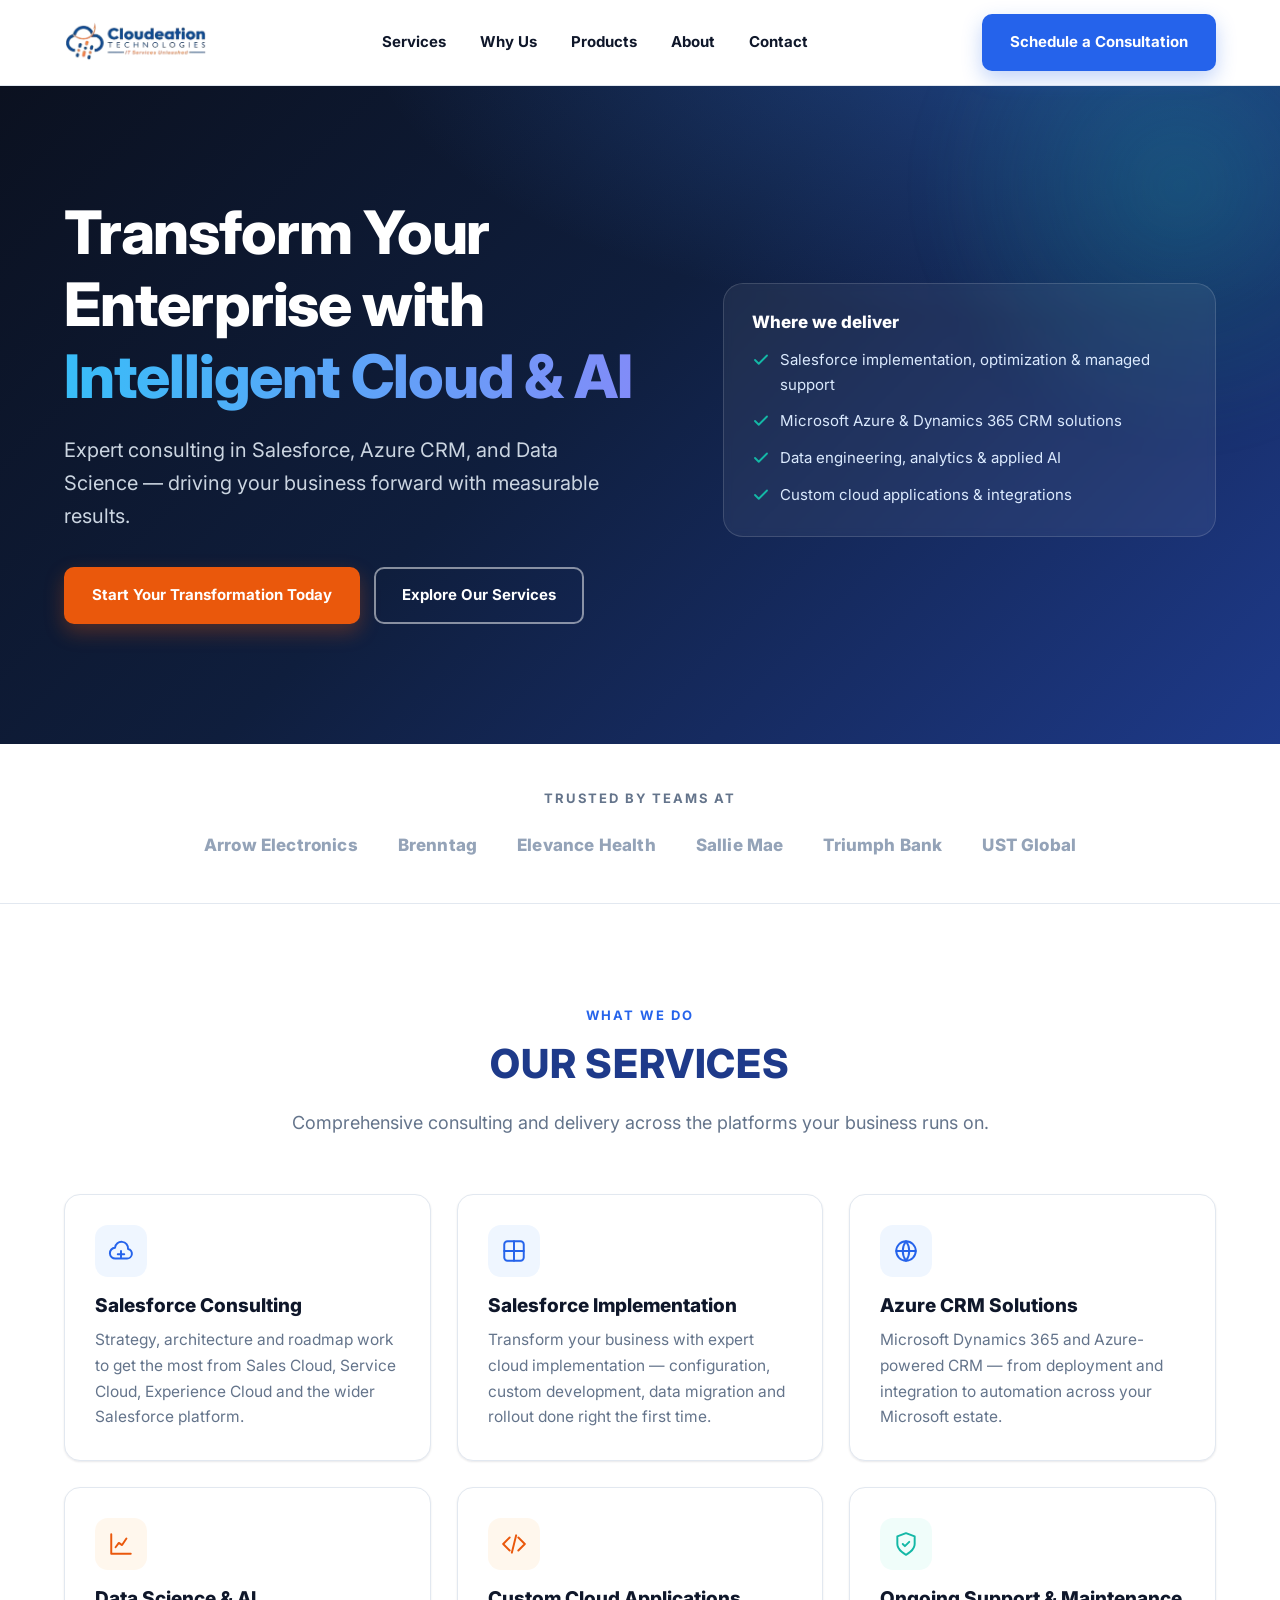
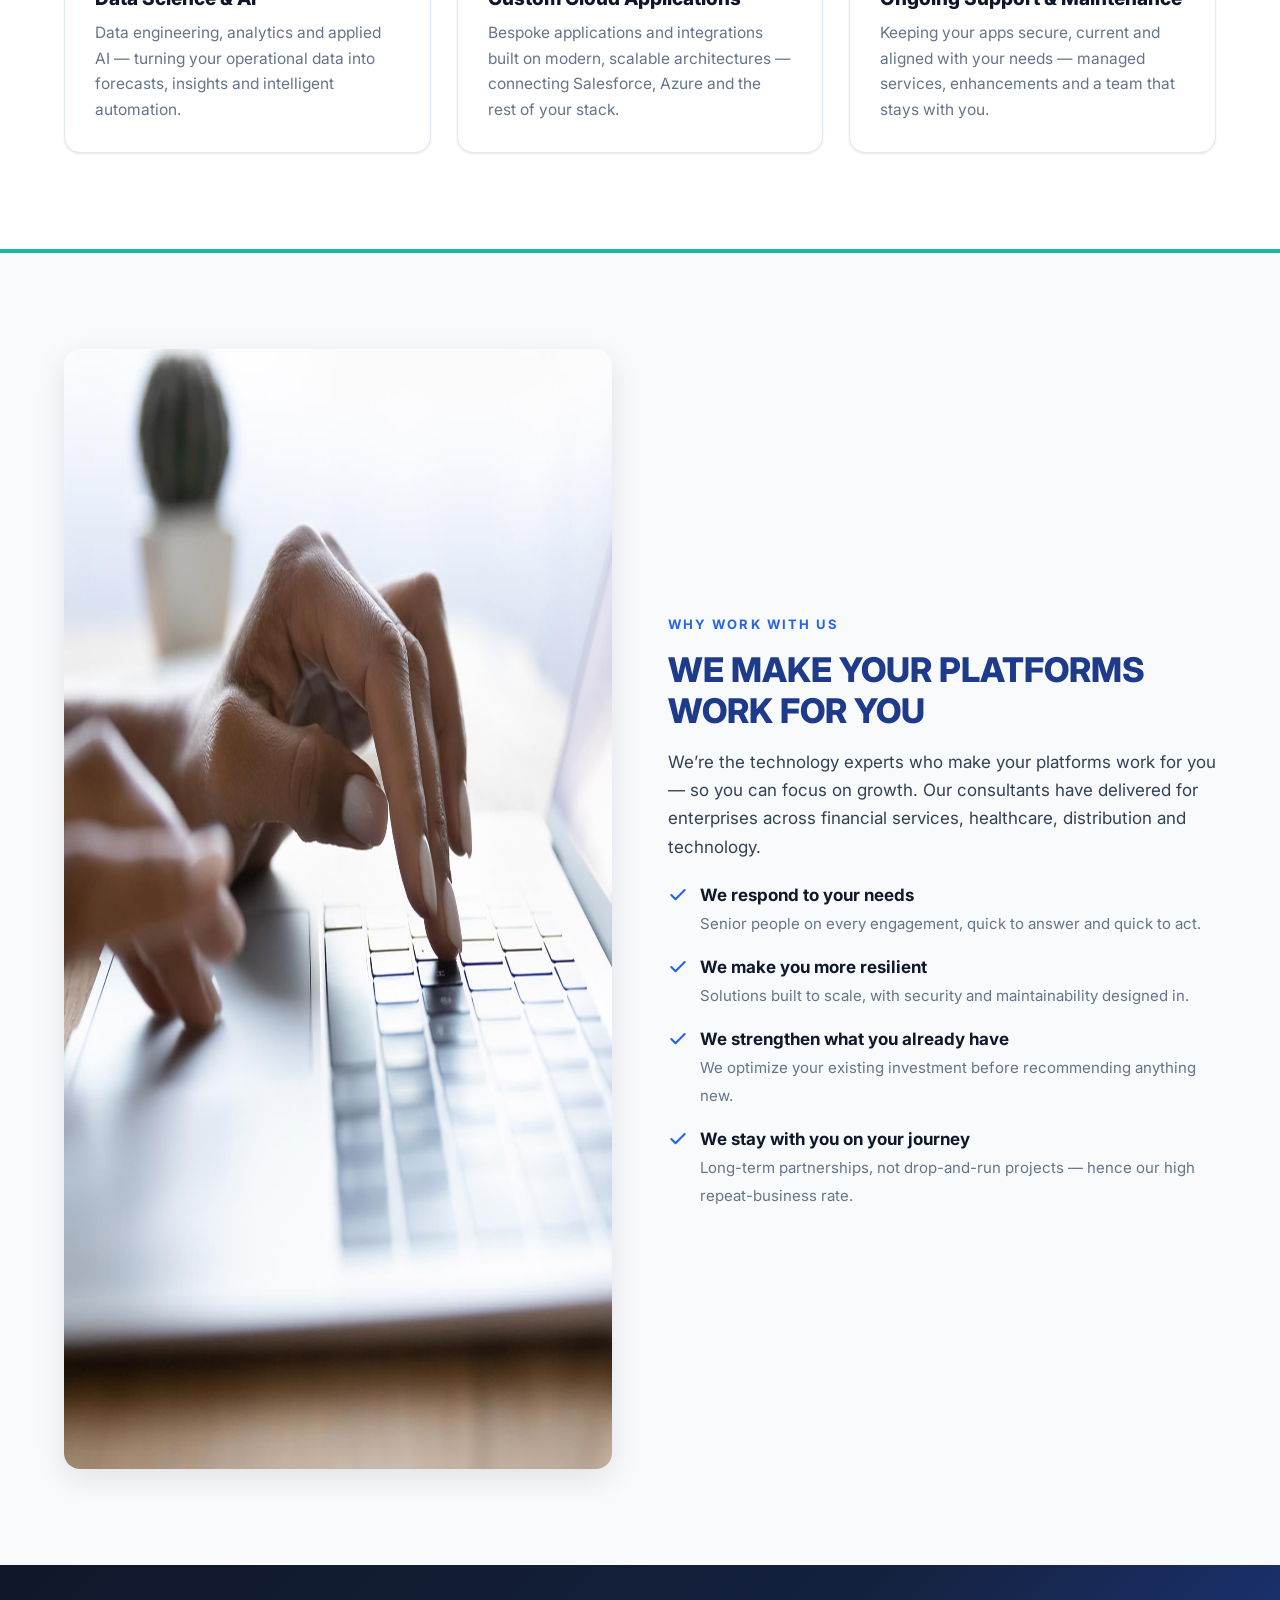
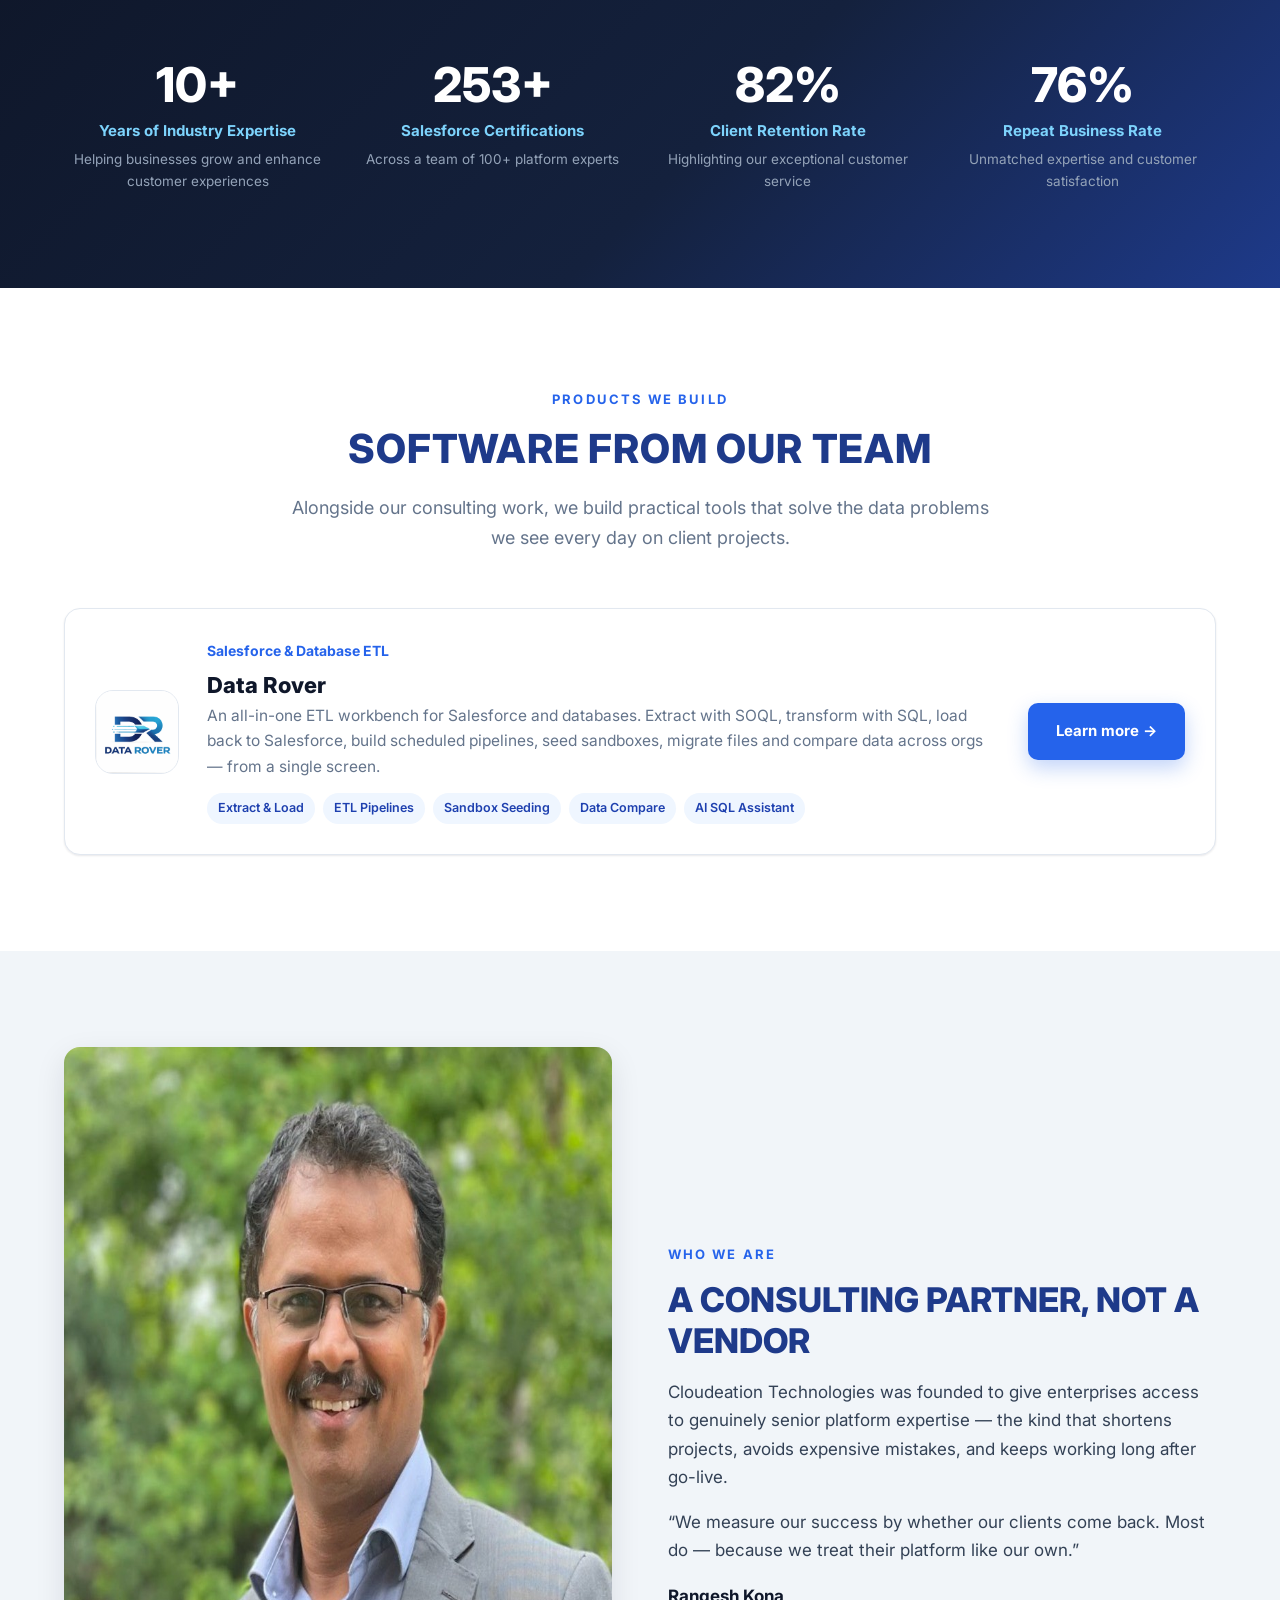
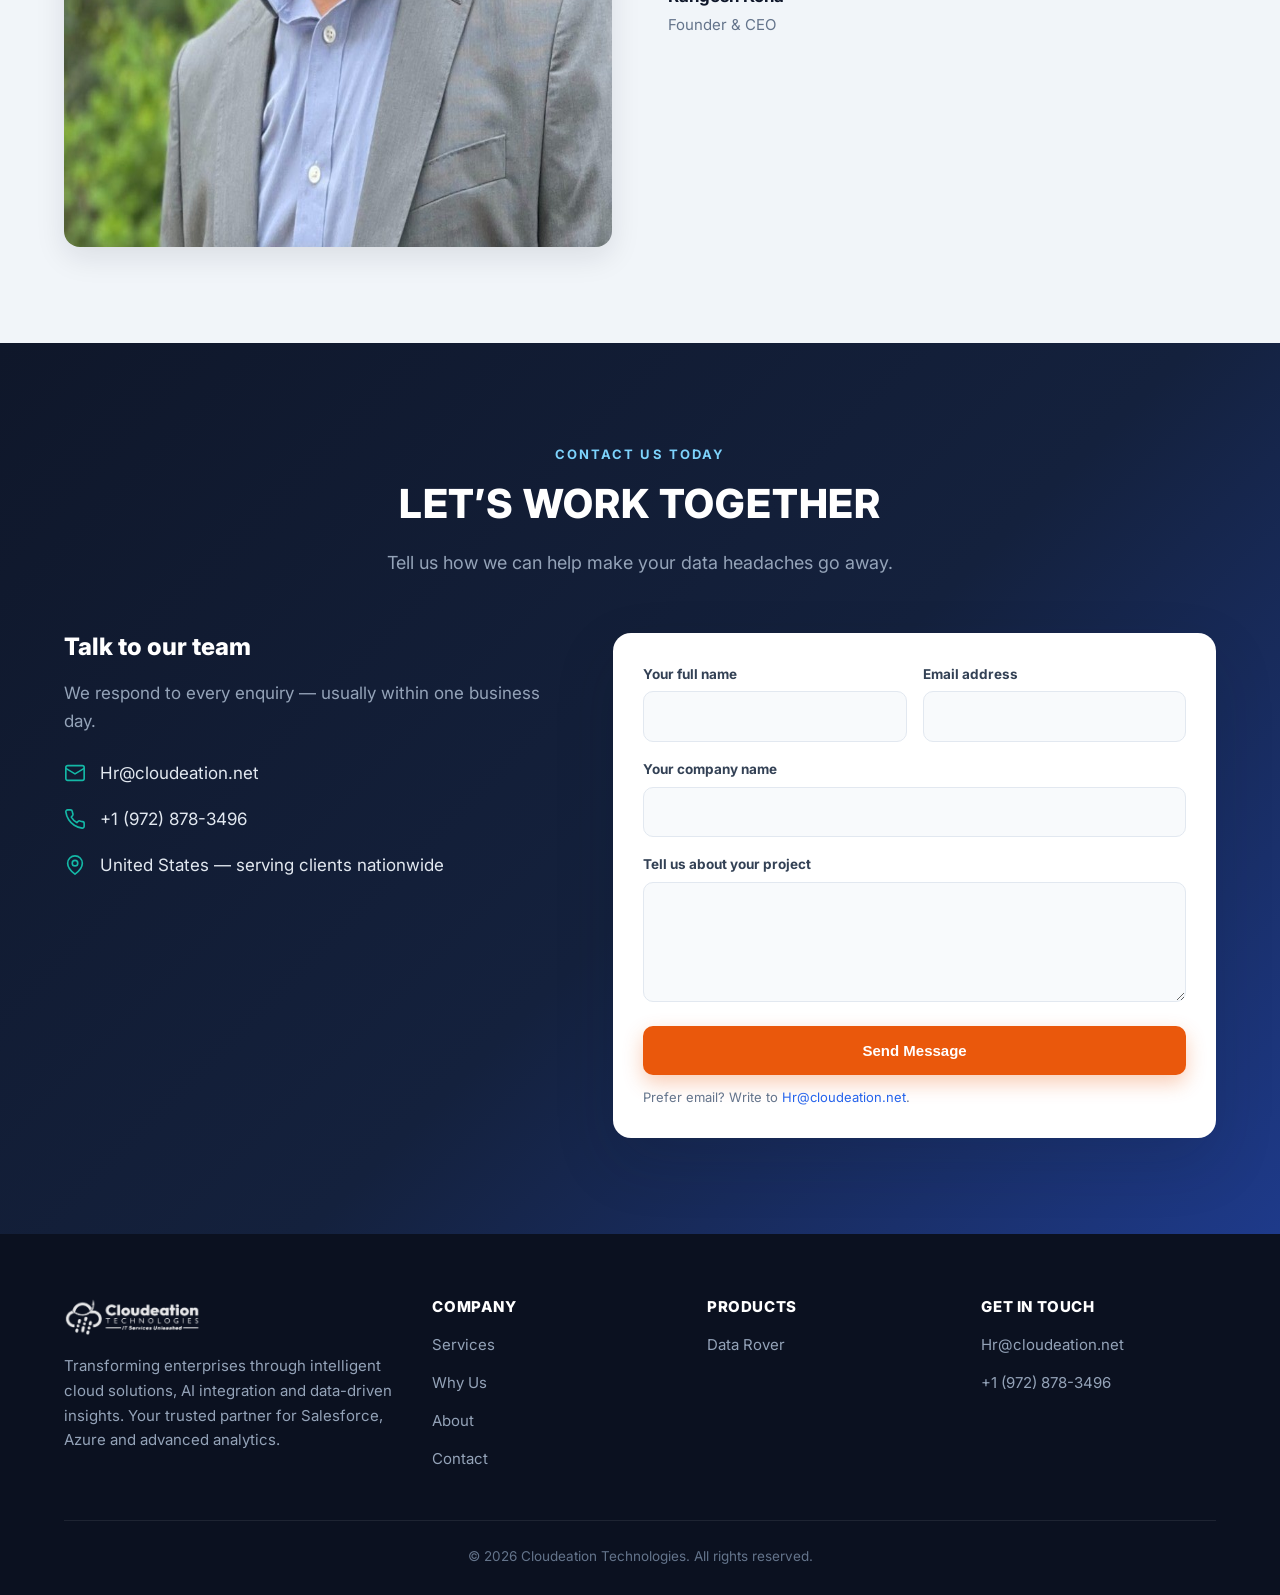
==== index.html @ 09135144 "Rebuild cloudeation.net as a static site with Data Rover product page Fresh static rebuild (HTML/CSS" ====
<!DOCTYPE html>
<html lang="en">
<head>
  <meta charset="UTF-8" />
  <meta name="viewport" content="width=device-width, initial-scale=1.0" />
  <script>document.documentElement.classList.add('js');</script>
  <title>Cloudeation Technologies | Salesforce, Azure &amp; AI Consulting</title>
  <meta name="description" content="Cloudeation Technologies delivers expert consulting in Salesforce, Azure CRM and Data Science &amp; AI — helping enterprises transform with measurable results." />
  <link rel="icon" href="assets/img/favicon.svg" type="image/svg+xml" />
  <meta property="og:title" content="Cloudeation Technologies" />
  <meta property="og:description" content="Expert consulting in Salesforce, Azure CRM, and Data Science &amp; AI." />
  <meta property="og:type" content="website" />
  <meta property="og:url" content="https://www.cloudeation.net/" />
  <link rel="preconnect" href="https://fonts.googleapis.com" />
  <link rel="preconnect" href="https://fonts.gstatic.com" crossorigin />
  <link href="https://fonts.googleapis.com/css2?family=Inter:wght@400;500;600;700;800&display=swap" rel="stylesheet" />
  <link rel="stylesheet" href="assets/css/styles.css" />
</head>
<body>

  <!-- ============ HEADER ============ -->
  <header class="site-header">
    <div class="container">
      <nav class="nav" data-open="false">
        <a class="nav__logo" href="#top" aria-label="Cloudeation Technologies home">
          <img src="assets/img/logo.png" alt="Cloudeation Technologies" />
        </a>
        <ul class="nav__links">
          <li><a href="#services">Services</a></li>
          <li><a href="#why">Why Us</a></li>
          <li><a href="#products">Products</a></li>
          <li><a href="#about">About</a></li>
          <li><a href="#contact">Contact</a></li>
        </ul>
        <div class="nav__actions">
          <a class="btn btn--primary" href="#contact">Schedule a Consultation</a>
        </div>
        <button class="nav__toggle" id="navToggle" aria-label="Toggle menu">
          <svg width="26" height="26" viewBox="0 0 24 24" fill="none" stroke="currentColor" stroke-width="2" stroke-linecap="round"><path d="M3 6h18M3 12h18M3 18h18"/></svg>
        </button>
      </nav>
    </div>
  </header>

  <span id="top"></span>

  <!-- ============ HERO ============ -->
  <section class="hero">
    <div class="container">
      <div class="hero__inner">
        <div>
          <h1>Transform Your Enterprise with <span class="grad">Intelligent Cloud &amp; AI</span></h1>
          <p class="lead">Expert consulting in Salesforce, Azure CRM, and Data Science &mdash; driving your business forward with measurable results.</p>
          <div class="hero__cta">
            <a class="btn btn--accent" href="#contact">Start Your Transformation Today</a>
            <a class="btn btn--ghost" href="#services">Explore Our Services</a>
          </div>
        </div>
        <div class="hero__panel">
          <h3>Where we deliver</h3>
          <ul>
            <li>
              <svg width="18" height="18" viewBox="0 0 24 24" fill="none" stroke="currentColor" stroke-width="2.5" stroke-linecap="round" stroke-linejoin="round"><path d="M20 6 9 17l-5-5"/></svg>
              Salesforce implementation, optimization &amp; managed support
            </li>
            <li>
              <svg width="18" height="18" viewBox="0 0 24 24" fill="none" stroke="currentColor" stroke-width="2.5" stroke-linecap="round" stroke-linejoin="round"><path d="M20 6 9 17l-5-5"/></svg>
              Microsoft Azure &amp; Dynamics 365 CRM solutions
            </li>
            <li>
              <svg width="18" height="18" viewBox="0 0 24 24" fill="none" stroke="currentColor" stroke-width="2.5" stroke-linecap="round" stroke-linejoin="round"><path d="M20 6 9 17l-5-5"/></svg>
              Data engineering, analytics &amp; applied AI
            </li>
            <li>
              <svg width="18" height="18" viewBox="0 0 24 24" fill="none" stroke="currentColor" stroke-width="2.5" stroke-linecap="round" stroke-linejoin="round"><path d="M20 6 9 17l-5-5"/></svg>
              Custom cloud applications &amp; integrations
            </li>
          </ul>
        </div>
      </div>
    </div>
  </section>

  <!-- ============ CLIENTS ============ -->
  <section class="clients">
    <div class="container">
      <p>Trusted by teams at</p>
      <div class="clients__row">
        <span>Arrow Electronics</span>
        <span>Brenntag</span>
        <span>Elevance Health</span>
        <span>Sallie Mae</span>
        <span>Triumph Bank</span>
        <span>UST Global</span>
      </div>
    </div>
  </section>

  <!-- ============ SERVICES ============ -->
  <section class="section" id="services">
    <div class="container">
      <div class="section-head reveal">
        <span class="eyebrow">What We Do</span>
        <h2>Our Services</h2>
        <p>Comprehensive consulting and delivery across the platforms your business runs on.</p>
      </div>
      <div class="grid">
        <article class="card reveal">
          <div class="card__icon">
            <svg width="26" height="26" viewBox="0 0 24 24" fill="none" stroke="currentColor" stroke-width="1.8" stroke-linecap="round" stroke-linejoin="round"><path d="M17.5 19a4.5 4.5 0 0 0 1-8.9A6 6 0 0 0 6.5 9 4.5 4.5 0 0 0 7 19Z"/><path d="M12 12v6M9 15h6"/></svg>
          </div>
          <h3>Salesforce Consulting</h3>
          <p>Strategy, architecture and roadmap work to get the most from Sales Cloud, Service Cloud, Experience Cloud and the wider Salesforce platform.</p>
        </article>
        <article class="card reveal">
          <div class="card__icon">
            <svg width="26" height="26" viewBox="0 0 24 24" fill="none" stroke="currentColor" stroke-width="1.8" stroke-linecap="round" stroke-linejoin="round"><path d="M12 3v18M3 12h18"/><rect x="3" y="3" width="18" height="18" rx="3"/></svg>
          </div>
          <h3>Salesforce Implementation</h3>
          <p>Transform your business with expert cloud implementation &mdash; configuration, custom development, data migration and rollout done right the first time.</p>
        </article>
        <article class="card reveal">
          <div class="card__icon">
            <svg width="26" height="26" viewBox="0 0 24 24" fill="none" stroke="currentColor" stroke-width="1.8" stroke-linecap="round" stroke-linejoin="round"><path d="M3 12a9 9 0 1 0 18 0 9 9 0 0 0-18 0Z"/><path d="M3 12h18M12 3a15 15 0 0 1 0 18M12 3a15 15 0 0 0 0 18"/></svg>
          </div>
          <h3>Azure CRM Solutions</h3>
          <p>Microsoft Dynamics 365 and Azure-powered CRM &mdash; from deployment and integration to automation across your Microsoft estate.</p>
        </article>
        <article class="card reveal">
          <div class="card__icon card__icon--accent">
            <svg width="26" height="26" viewBox="0 0 24 24" fill="none" stroke="currentColor" stroke-width="1.8" stroke-linecap="round" stroke-linejoin="round"><path d="M3 3v18h18"/><path d="m7 15 3-4 3 2 4-6"/></svg>
          </div>
          <h3>Data Science &amp; AI</h3>
          <p>Data engineering, analytics and applied AI &mdash; turning your operational data into forecasts, insights and intelligent automation.</p>
        </article>
        <article class="card reveal">
          <div class="card__icon card__icon--accent">
            <svg width="26" height="26" viewBox="0 0 24 24" fill="none" stroke="currentColor" stroke-width="1.8" stroke-linecap="round" stroke-linejoin="round"><path d="m8 6-6 6 6 6M16 6l6 6-6 6M14 4l-4 16"/></svg>
          </div>
          <h3>Custom Cloud Applications</h3>
          <p>Bespoke applications and integrations built on modern, scalable architectures &mdash; connecting Salesforce, Azure and the rest of your stack.</p>
        </article>
        <article class="card reveal">
          <div class="card__icon card__icon--teal">
            <svg width="26" height="26" viewBox="0 0 24 24" fill="none" stroke="currentColor" stroke-width="1.8" stroke-linecap="round" stroke-linejoin="round"><path d="M12 22s8-4 8-10V5l-8-3-8 3v7c0 6 8 10 8 10Z"/><path d="m9 12 2 2 4-4"/></svg>
          </div>
          <h3>Ongoing Support &amp; Maintenance</h3>
          <p>Keeping your apps secure, current and aligned with your needs &mdash; managed services, enhancements and a team that stays with you.</p>
        </article>
      </div>
    </div>
  </section>

  <!-- ============ WHY US ============ -->
  <section class="section section--soft section--teal-top" id="why">
    <div class="container">
      <div class="split split--flip">
        <div class="split__media reveal">
          <img src="assets/img/what-we-do.jpg" alt="Working on a laptop" width="1200" height="1120" loading="lazy" />
        </div>
        <div class="reveal">
          <span class="eyebrow">Why Work With Us</span>
          <h2>We make your platforms work for you</h2>
          <p>We&rsquo;re the technology experts who make your platforms work for you &mdash; so you can focus on growth. Our consultants have delivered for enterprises across financial services, healthcare, distribution and technology.</p>
          <ul>
            <li>
              <svg width="20" height="20" viewBox="0 0 24 24" fill="none" stroke="currentColor" stroke-width="2.5" stroke-linecap="round" stroke-linejoin="round"><path d="M20 6 9 17l-5-5"/></svg>
              <div><strong>We respond to your needs</strong><span>Senior people on every engagement, quick to answer and quick to act.</span></div>
            </li>
            <li>
              <svg width="20" height="20" viewBox="0 0 24 24" fill="none" stroke="currentColor" stroke-width="2.5" stroke-linecap="round" stroke-linejoin="round"><path d="M20 6 9 17l-5-5"/></svg>
              <div><strong>We make you more resilient</strong><span>Solutions built to scale, with security and maintainability designed in.</span></div>
            </li>
            <li>
              <svg width="20" height="20" viewBox="0 0 24 24" fill="none" stroke="currentColor" stroke-width="2.5" stroke-linecap="round" stroke-linejoin="round"><path d="M20 6 9 17l-5-5"/></svg>
              <div><strong>We strengthen what you already have</strong><span>We optimize your existing investment before recommending anything new.</span></div>
            </li>
            <li>
              <svg width="20" height="20" viewBox="0 0 24 24" fill="none" stroke="currentColor" stroke-width="2.5" stroke-linecap="round" stroke-linejoin="round"><path d="M20 6 9 17l-5-5"/></svg>
              <div><strong>We stay with you on your journey</strong><span>Long-term partnerships, not drop-and-run projects &mdash; hence our high repeat-business rate.</span></div>
            </li>
          </ul>
        </div>
      </div>
    </div>
  </section>

  <!-- ============ STATS ============ -->
  <section class="section section--navy">
    <div class="container">
      <div class="stats">
        <div class="stat reveal">
          <b data-count="12" data-suffix="+">12+</b>
          <span>Years of Industry Expertise</span>
          <small>Helping businesses grow and enhance customer experiences</small>
        </div>
        <div class="stat reveal">
          <b data-count="300" data-suffix="+">300+</b>
          <span>Salesforce Certifications</span>
          <small>Across a team of 100+ platform experts</small>
        </div>
        <div class="stat reveal">
          <b data-count="98" data-suffix="%">98%</b>
          <span>Client Retention Rate</span>
          <small>Highlighting our exceptional customer service</small>
        </div>
        <div class="stat reveal">
          <b data-count="90" data-suffix="%">90%</b>
          <span>Repeat Business Rate</span>
          <small>Unmatched expertise and customer satisfaction</small>
        </div>
      </div>
    </div>
  </section>

  <!-- ============ PRODUCTS ============ -->
  <section class="section" id="products">
    <div class="container">
      <div class="section-head reveal">
        <span class="eyebrow">Products We Build</span>
        <h2>Software From Our Team</h2>
        <p>Alongside our consulting work, we build practical tools that solve the data problems we see every day on client projects.</p>
      </div>
      <article class="product reveal">
        <img class="product__logo" src="assets/img/data-rover-logo.png" alt="Data Rover logo" />
        <div>
          <p class="kicker">Salesforce &amp; Database ETL</p>
          <h3>Data Rover</h3>
          <p>An all-in-one ETL workbench for Salesforce and databases. Extract with SOQL, transform with SQL, load back to Salesforce, build scheduled pipelines, seed sandboxes, migrate files and compare data across orgs &mdash; from a single screen.</p>
          <div class="product__tags">
            <span>Extract &amp; Load</span>
            <span>ETL Pipelines</span>
            <span>Sandbox Seeding</span>
            <span>Data Compare</span>
            <span>AI SQL Assistant</span>
          </div>
        </div>
        <a class="btn btn--primary" href="data-rover/">Learn more &rarr;</a>
      </article>
    </div>
  </section>

  <!-- ============ ABOUT ============ -->
  <section class="section section--slate" id="about">
    <div class="container">
      <div class="split">
        <div class="split__media reveal">
          <img src="assets/img/founder.jpg" alt="Rangesh Kona, Founder &amp; CEO of Cloudeation Technologies" width="800" height="800" loading="lazy" />
        </div>
        <div class="reveal">
          <span class="eyebrow">Who We Are</span>
          <h2>A consulting partner, not a vendor</h2>
          <p>Cloudeation Technologies was founded to give enterprises access to genuinely senior platform expertise &mdash; the kind that shortens projects, avoids expensive mistakes, and keeps working long after go-live.</p>
          <p>&ldquo;We measure our success by whether our clients come back. Most do &mdash; because we treat their platform like our own.&rdquo;</p>
          <p style="margin-top:18px;"><strong style="color:var(--ink);">Rangesh Kona</strong><br /><span style="color:var(--muted);font-size:15px;">Founder &amp; CEO</span></p>
        </div>
      </div>
    </div>
  </section>

  <!-- ============ CONTACT ============ -->
  <section class="section section--navy" id="contact">
    <div class="container">
      <div class="section-head reveal">
        <span class="eyebrow">Contact Us Today</span>
        <h2>Let&rsquo;s Work Together</h2>
        <p>Tell us how we can help make your data headaches go away.</p>
      </div>
      <div class="contact-grid">
        <div class="contact-info reveal">
          <h3>Talk to our team</h3>
          <p>We respond to every enquiry &mdash; usually within one business day.</p>
          <ul>
            <li>
              <svg width="22" height="22" viewBox="0 0 24 24" fill="none" stroke="currentColor" stroke-width="1.8" stroke-linecap="round" stroke-linejoin="round"><rect x="2" y="4" width="20" height="16" rx="2"/><path d="m22 7-10 6L2 7"/></svg>
              <a href="mailto:Hr@cloudeation.net">Hr@cloudeation.net</a>
            </li>
            <li>
              <svg width="22" height="22" viewBox="0 0 24 24" fill="none" stroke="currentColor" stroke-width="1.8" stroke-linecap="round" stroke-linejoin="round"><path d="M22 16.9v3a2 2 0 0 1-2.2 2 19.8 19.8 0 0 1-8.6-3.1 19.5 19.5 0 0 1-6-6A19.8 19.8 0 0 1 2 4.2 2 2 0 0 1 4 2h3a2 2 0 0 1 2 1.7c.1.9.4 1.8.7 2.7a2 2 0 0 1-.5 2.1L8 9.9a16 16 0 0 0 6 6l1.4-1.4a2 2 0 0 1 2.1-.4c.9.3 1.8.6 2.7.7A2 2 0 0 1 22 16.9Z"/></svg>
              <a href="tel:+19728783496">+1 (972) 878-3496</a>
            </li>
            <li>
              <svg width="22" height="22" viewBox="0 0 24 24" fill="none" stroke="currentColor" stroke-width="1.8" stroke-linecap="round" stroke-linejoin="round"><path d="M20 10c0 6-8 12-8 12s-8-6-8-12a8 8 0 0 1 16 0Z"/><circle cx="12" cy="10" r="3"/></svg>
              <span>United States &mdash; serving clients nationwide</span>
            </li>
          </ul>
        </div>
        <form class="form" id="contactForm" novalidate>
          <div class="row">
            <div class="field">
              <label for="name">Your full name</label>
              <input type="text" id="name" name="name" autocomplete="name" required />
            </div>
            <div class="field">
              <label for="email">Email address</label>
              <input type="email" id="email" name="email" autocomplete="email" required />
            </div>
          </div>
          <div class="field">
            <label for="company">Your company name</label>
            <input type="text" id="company" name="company" autocomplete="organization" />
          </div>
          <div class="field">
            <label for="message">Tell us about your project</label>
            <textarea id="message" name="message" required></textarea>
          </div>
          <button type="submit" class="btn btn--accent" style="width:100%;justify-content:center;">Send Message</button>
          <p class="form__status" role="status" aria-live="polite"></p>
          <p class="form__note">Prefer email? Write to <a href="mailto:Hr@cloudeation.net">Hr@cloudeation.net</a>.</p>
        </form>
      </div>
    </div>
  </section>

  <!-- ============ FOOTER ============ -->
  <footer class="site-footer">
    <div class="container">
      <div class="site-footer__grid">
        <div>
          <img class="flogo" src="assets/img/logo.png" alt="Cloudeation Technologies" />
          <p>Transforming enterprises through intelligent cloud solutions, AI integration and data-driven insights. Your trusted partner for Salesforce, Azure and advanced analytics.</p>
        </div>
        <div>
          <h4>Company</h4>
          <ul>
            <li><a href="#services">Services</a></li>
            <li><a href="#why">Why Us</a></li>
            <li><a href="#about">About</a></li>
            <li><a href="#contact">Contact</a></li>
          </ul>
        </div>
        <div>
          <h4>Products</h4>
          <ul>
            <li><a href="data-rover/">Data Rover</a></li>
          </ul>
        </div>
        <div>
          <h4>Get in touch</h4>
          <ul>
            <li><a href="mailto:Hr@cloudeation.net">Hr@cloudeation.net</a></li>
            <li><a href="tel:+19728783496">+1 (972) 878-3496</a></li>
          </ul>
        </div>
      </div>
      <div class="site-footer__bottom">
        &copy; <span id="year">2026</span> Cloudeation Technologies. All rights reserved.
      </div>
    </div>
  </footer>

  <script src="assets/js/main.js"></script>
</body>
</html>
---- assets/css/styles.css ----
/* ============================================================
   Cloudeation Technologies — site styles
   Palette: navy #0f172a / #1e3a8a, blue #2563eb / #3b82f6,
            accent orange #ea580c, teal #14b8a6, slate greys
   ============================================================ */

:root {
  --navy-950: #0b1120;
  --navy-900: #0f172a;
  --navy-800: #1e293b;
  --brand-900: #1e3a8a;
  --brand-800: #1e40af;
  --brand-700: #1d4ed8;
  --brand-600: #2563eb;
  --brand-500: #3b82f6;
  --brand-100: #dbeafe;
  --brand-50:  #eff6ff;
  --accent:    #ea580c;
  --accent-600:#c2410c;
  --teal:      #14b8a6;
  --ink:       #0f172a;
  --body:      #334155;
  --muted:     #64748b;
  --line:      #e2e8f0;
  --bg:        #ffffff;
  --bg-soft:   #f8fafc;
  --bg-slate:  #f1f5f9;
  --radius:    16px;
  --shadow-sm: 0 1px 2px rgba(15,23,42,.06), 0 1px 3px rgba(15,23,42,.04);
  --shadow-md: 0 10px 30px rgba(15,23,42,.10);
  --shadow-lg: 0 24px 60px rgba(15,23,42,.16);
  --container: 1200px;
  --font: "Inter", ui-sans-serif, system-ui, -apple-system, "Segoe UI", Roboto, "Helvetica Neue", Arial, sans-serif;
}

*, *::before, *::after { box-sizing: border-box; }

html { scroll-behavior: smooth; scroll-padding-top: 88px; -webkit-text-size-adjust: 100%; }

body {
  margin: 0;
  font-family: var(--font);
  font-size: 17px;
  line-height: 1.65;
  color: var(--body);
  background: var(--bg);
  -webkit-font-smoothing: antialiased;
}

img { max-width: 100%; display: block; }
a { color: var(--brand-600); text-decoration: none; }
a:hover { color: var(--brand-800); }

h1, h2, h3, h4 { color: var(--ink); line-height: 1.2; margin: 0 0 .5em; font-weight: 800; }

.container {
  width: 100%;
  max-width: var(--container);
  margin: 0 auto;
  padding: 0 24px;
}

.section { padding: 96px 0; }
.section--soft  { background: var(--bg-soft); }
.section--slate { background: var(--bg-slate); }
.section--navy {
  background: linear-gradient(135deg, var(--navy-900) 0%, #14213d 55%, var(--brand-900) 100%);
  color: #cbd5e1;
}
.section--teal-top { border-top: 4px solid var(--teal); }

.eyebrow {
  display: inline-block;
  font-size: 13px;
  font-weight: 700;
  letter-spacing: .16em;
  text-transform: uppercase;
  color: var(--brand-600);
  margin-bottom: 14px;
}
.section--navy .eyebrow { color: #7dd3fc; }

.section-head { max-width: 720px; margin: 0 auto 56px; text-align: center; }
.section-head h2 {
  font-size: clamp(28px, 4vw, 40px);
  text-transform: uppercase;
  letter-spacing: .02em;
  color: var(--brand-900);
}
.section--navy .section-head h2 { color: #fff; }
.section-head p { font-size: 18px; color: var(--muted); margin: 0; }
.section--navy .section-head p { color: #94a3b8; }

/* ---------- buttons ---------- */
.btn {
  display: inline-flex;
  align-items: center;
  gap: 8px;
  font-weight: 700;
  font-size: 15px;
  padding: 14px 26px;
  border-radius: 10px;
  border: 2px solid transparent;
  cursor: pointer;
  transition: transform .15s ease, background .2s ease, color .2s ease, box-shadow .2s ease;
  white-space: nowrap;
}
.btn:active { transform: translateY(1px); }
.btn--primary { background: var(--brand-600); color: #fff; box-shadow: 0 8px 20px rgba(37,99,235,.28); }
.btn--primary:hover { background: var(--brand-800); color: #fff; }
.btn--accent { background: var(--accent); color: #fff; box-shadow: 0 8px 20px rgba(234,88,12,.3); }
.btn--accent:hover { background: var(--accent-600); color: #fff; }
.btn--ghost { background: transparent; color: #fff; border-color: rgba(255,255,255,.5); }
.btn--ghost:hover { background: rgba(255,255,255,.12); color: #fff; }
.btn--outline { background: #fff; color: var(--brand-800); border-color: var(--line); }
.btn--outline:hover { border-color: var(--brand-500); color: var(--brand-800); }

/* ---------- header / nav ---------- */
.site-header {
  position: sticky;
  top: 0;
  z-index: 50;
  background: rgba(255,255,255,.92);
  backdrop-filter: saturate(180%) blur(10px);
  border-bottom: 1px solid var(--line);
}
.nav {
  display: flex;
  align-items: center;
  justify-content: space-between;
  gap: 24px;
  padding: 14px 0;
}
.nav__logo img { height: 42px; width: auto; }
.nav__links {
  display: flex;
  align-items: center;
  gap: 34px;
  list-style: none;
  margin: 0;
  padding: 0;
  font-weight: 700;
  font-size: 15px;
}
.nav__links a { color: var(--navy-900); }
.nav__links a:hover { color: var(--brand-600); }
.nav__actions { display: flex; align-items: center; gap: 12px; }
.nav__toggle {
  display: none;
  background: none;
  border: 0;
  padding: 8px;
  cursor: pointer;
  color: var(--navy-900);
}

/* ---------- hero ---------- */
.hero {
  position: relative;
  color: #e2e8f0;
  background: radial-gradient(1100px 500px at 80% -10%, rgba(59,130,246,.35), transparent 60%),
              linear-gradient(135deg, var(--navy-950) 0%, #0f1e3d 45%, var(--brand-900) 100%);
  overflow: hidden;
}
.hero::after {
  content: "";
  position: absolute;
  right: -160px; top: -160px;
  width: 520px; height: 520px;
  background: radial-gradient(circle, rgba(20,184,166,.22), transparent 70%);
  filter: blur(20px);
}
.hero__inner {
  position: relative;
  z-index: 1;
  display: grid;
  grid-template-columns: 1.1fr .9fr;
  gap: 56px;
  align-items: center;
  padding: 110px 0 120px;
}
.hero h1 {
  color: #fff;
  font-size: clamp(34px, 5.2vw, 60px);
  font-weight: 800;
  letter-spacing: -.02em;
  margin-bottom: 22px;
}
.hero h1 .grad {
  background: linear-gradient(90deg, #38bdf8, #818cf8);
  -webkit-background-clip: text; background-clip: text; color: transparent;
}
.hero p.lead { font-size: 20px; color: #cbd5e1; max-width: 560px; margin: 0 0 34px; }
.hero__cta { display: flex; flex-wrap: wrap; gap: 14px; }
.hero__panel {
  background: rgba(255,255,255,.06);
  border: 1px solid rgba(255,255,255,.14);
  border-radius: 20px;
  padding: 28px;
  backdrop-filter: blur(4px);
}
.hero__panel h3 { color: #fff; font-size: 17px; margin-bottom: 16px; }
.hero__panel ul { list-style: none; margin: 0; padding: 0; display: grid; gap: 12px; }
.hero__panel li { display: flex; gap: 10px; align-items: flex-start; color: #dbeafe; font-size: 15px; }
.hero__panel li svg { flex-shrink: 0; margin-top: 3px; color: var(--teal); }

/* ---------- logos strip ---------- */
.clients { padding: 44px 0; background: #fff; border-bottom: 1px solid var(--line); }
.clients p {
  text-align: center;
  font-size: 13px;
  letter-spacing: .14em;
  text-transform: uppercase;
  color: var(--muted);
  font-weight: 700;
  margin: 0 0 22px;
}
.clients__row {
  display: flex;
  flex-wrap: wrap;
  justify-content: center;
  gap: 18px 40px;
}
.clients__row span {
  font-weight: 800;
  font-size: 17px;
  color: #94a3b8;
  letter-spacing: .01em;
}

/* ---------- services grid ---------- */
.grid {
  display: grid;
  grid-template-columns: repeat(auto-fill, minmax(300px, 1fr));
  gap: 26px;
}
.card {
  background: #fff;
  border: 1px solid var(--line);
  border-radius: var(--radius);
  padding: 30px;
  box-shadow: var(--shadow-sm);
  transition: transform .18s ease, box-shadow .18s ease;
}
.card:hover { transform: translateY(-4px); box-shadow: var(--shadow-md); }
.card__icon {
  width: 52px; height: 52px;
  border-radius: 13px;
  display: flex; align-items: center; justify-content: center;
  background: var(--brand-50);
  color: var(--brand-600);
  margin-bottom: 18px;
}
.card__icon--accent { background: #fff7ed; color: var(--accent); }
.card__icon--teal { background: #f0fdfa; color: var(--teal); }
.card h3 { font-size: 19px; }
.card p { margin: 0; font-size: 15.5px; color: var(--muted); }

/* ---------- split feature ---------- */
.split {
  display: grid;
  grid-template-columns: 1fr 1fr;
  gap: 56px;
  align-items: center;
}
.split img { border-radius: var(--radius); box-shadow: var(--shadow-md); }
.split h2 { font-size: clamp(26px, 3.4vw, 34px); color: var(--brand-900); text-transform: uppercase; }
.split ul { list-style: none; margin: 20px 0 0; padding: 0; display: grid; gap: 16px; }
.split li { display: flex; gap: 12px; align-items: flex-start; }
.split li svg { flex-shrink: 0; margin-top: 4px; color: var(--brand-600); }
.split li strong { display: block; color: var(--ink); }
.split li span { font-size: 15px; color: var(--muted); }

/* ---------- stats ---------- */
.stats { display: grid; grid-template-columns: repeat(auto-fit, minmax(200px, 1fr)); gap: 28px; }
.stat { text-align: center; }
.stat b {
  display: block;
  font-size: clamp(34px, 5vw, 48px);
  font-weight: 800;
  color: #fff;
  line-height: 1;
}
.stat span { display: block; margin-top: 10px; font-weight: 700; color: #7dd3fc; font-size: 15px; }
.stat small { display: block; margin-top: 4px; color: #94a3b8; font-size: 13.5px; }

/* ---------- products ---------- */
.product {
  display: grid;
  grid-template-columns: auto 1fr auto;
  gap: 28px;
  align-items: center;
  background: #fff;
  border: 1px solid var(--line);
  border-radius: var(--radius);
  padding: 30px;
  box-shadow: var(--shadow-sm);
  transition: transform .18s ease, box-shadow .18s ease;
}
.product:hover { transform: translateY(-4px); box-shadow: var(--shadow-md); }
.product__logo {
  width: 84px; height: 84px;
  border-radius: 18px;
  border: 1px solid var(--line);
}
.product h3 { font-size: 22px; margin-bottom: 4px; }
.product .kicker { color: var(--brand-600); font-weight: 700; font-size: 14px; margin: 0 0 10px; }
.product p { margin: 0; color: var(--muted); font-size: 15.5px; }
.product__tags { margin-top: 14px; display: flex; flex-wrap: wrap; gap: 8px; }
.product__tags span {
  font-size: 12.5px; font-weight: 600;
  background: var(--brand-50); color: var(--brand-800);
  padding: 5px 11px; border-radius: 999px;
}

/* ---------- contact ---------- */
.contact-grid { display: grid; grid-template-columns: .9fr 1.1fr; gap: 56px; }
.contact-info h3 { color: #fff; font-size: 24px; }
.contact-info p { color: #94a3b8; }
.contact-info ul { list-style: none; margin: 24px 0 0; padding: 0; display: grid; gap: 18px; }
.contact-info li { display: flex; gap: 14px; align-items: center; color: #e2e8f0; }
.contact-info li svg { flex-shrink: 0; color: var(--teal); }
.contact-info a { color: #e2e8f0; }
.contact-info a:hover { color: #fff; }

.form { background: #fff; border-radius: 18px; padding: 30px; box-shadow: var(--shadow-lg); }
.form .row { display: grid; grid-template-columns: 1fr 1fr; gap: 16px; }
.field { margin-bottom: 16px; }
.field label { display: block; font-size: 13.5px; font-weight: 700; color: #334155; margin-bottom: 6px; }
.field input, .field textarea {
  width: 100%;
  font: inherit;
  font-size: 15px;
  padding: 12px 14px;
  border: 1px solid var(--line);
  border-radius: 10px;
  background: var(--bg-soft);
  color: var(--ink);
  transition: border-color .15s ease, box-shadow .15s ease;
}
.field input:focus, .field textarea:focus {
  outline: none;
  border-color: var(--brand-500);
  box-shadow: 0 0 0 3px rgba(59,130,246,.15);
  background: #fff;
}
.field textarea { resize: vertical; min-height: 120px; }
.form__note { font-size: 13px; color: var(--muted); margin: 10px 0 0; }
.form__status { font-size: 14px; font-weight: 600; margin: 12px 0 0; }
.form__status.ok { color: #15803d; }
.form__status.err { color: #b91c1c; }

/* ---------- footer ---------- */
.site-footer { background: var(--navy-950); color: #94a3b8; padding: 64px 0 28px; }
.site-footer__grid {
  display: grid;
  grid-template-columns: 1.4fr 1fr 1fr 1fr;
  gap: 40px;
}
.site-footer img.flogo { height: 40px; width: auto; filter: brightness(0) invert(1); opacity: .9; margin-bottom: 16px; }
.site-footer p { font-size: 15px; max-width: 340px; }
.site-footer h4 { color: #fff; font-size: 15px; letter-spacing: .04em; text-transform: uppercase; margin-bottom: 14px; }
.site-footer ul { list-style: none; margin: 0; padding: 0; display: grid; gap: 10px; }
.site-footer a { color: #94a3b8; font-size: 15px; }
.site-footer a:hover { color: #fff; }
.site-footer__bottom {
  margin-top: 48px;
  padding-top: 24px;
  border-top: 1px solid rgba(255,255,255,.08);
  text-align: center;
  font-size: 13.5px;
  color: #64748b;
}

/* ---------- page hero (subpages) ---------- */
.page-hero {
  background: linear-gradient(135deg, var(--navy-900), var(--brand-900));
  color: #cbd5e1;
  padding: 64px 0;
}
.page-hero .crumb { font-size: 14px; color: #94a3b8; margin-bottom: 14px; }
.page-hero .crumb a { color: #93c5fd; }
.page-hero h1 { color: #fff; font-size: clamp(30px, 4.4vw, 44px); margin: 0; }

/* ---------- utilities ---------- */
.center { text-align: center; }
.mt-40 { margin-top: 40px; }
/* progressive enhancement: only hide pre-animation when JS is active */
.js .reveal { opacity: 0; transform: translateY(18px); transition: opacity .6s ease, transform .6s ease; }
.js .reveal.in { opacity: 1; transform: none; }
@media (prefers-reduced-motion: reduce) {
  .js .reveal { opacity: 1; transform: none; transition: none; }
  html { scroll-behavior: auto; }
}

/* ---------- responsive ---------- */
@media (max-width: 960px) {
  .hero__inner { grid-template-columns: 1fr; gap: 40px; padding: 84px 0 90px; }
  .split { grid-template-columns: 1fr; gap: 32px; }
  .split--flip .split__media { order: -1; }
  .contact-grid { grid-template-columns: 1fr; gap: 36px; }
  .site-footer__grid { grid-template-columns: 1fr 1fr; }
}
@media (max-width: 720px) {
  .section { padding: 68px 0; }
  .nav__links, .nav__actions .btn { display: none; }
  .nav__toggle { display: inline-flex; }
  .nav[data-open="true"] .nav__links {
    display: flex;
    position: absolute;
    left: 0; right: 0; top: 100%;
    flex-direction: column;
    align-items: flex-start;
    gap: 4px;
    background: #fff;
    border-bottom: 1px solid var(--line);
    padding: 12px 24px 20px;
    box-shadow: var(--shadow-md);
  }
  .nav[data-open="true"] .nav__links a { display: block; padding: 10px 0; width: 100%; }
  .form .row { grid-template-columns: 1fr; }
  .product { grid-template-columns: 1fr; text-align: left; }
  .site-footer__grid { grid-template-columns: 1fr; }
}
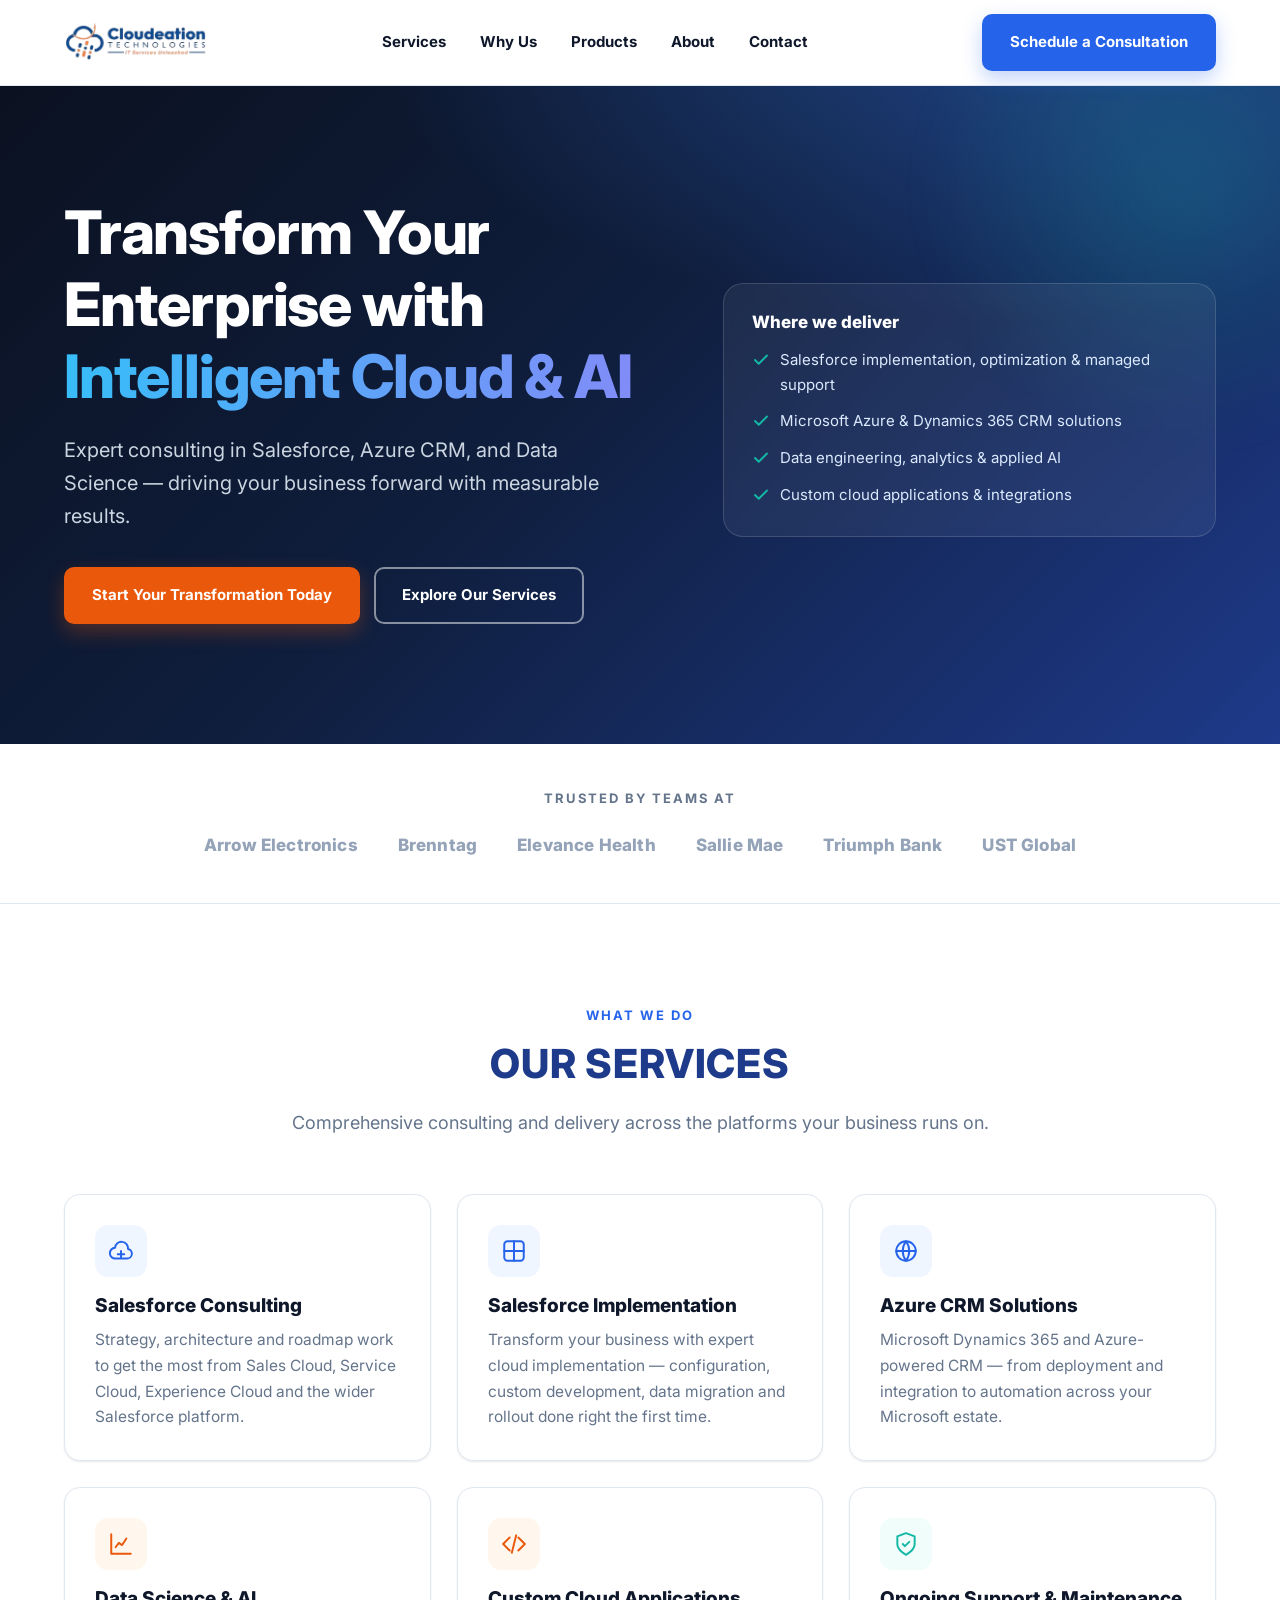
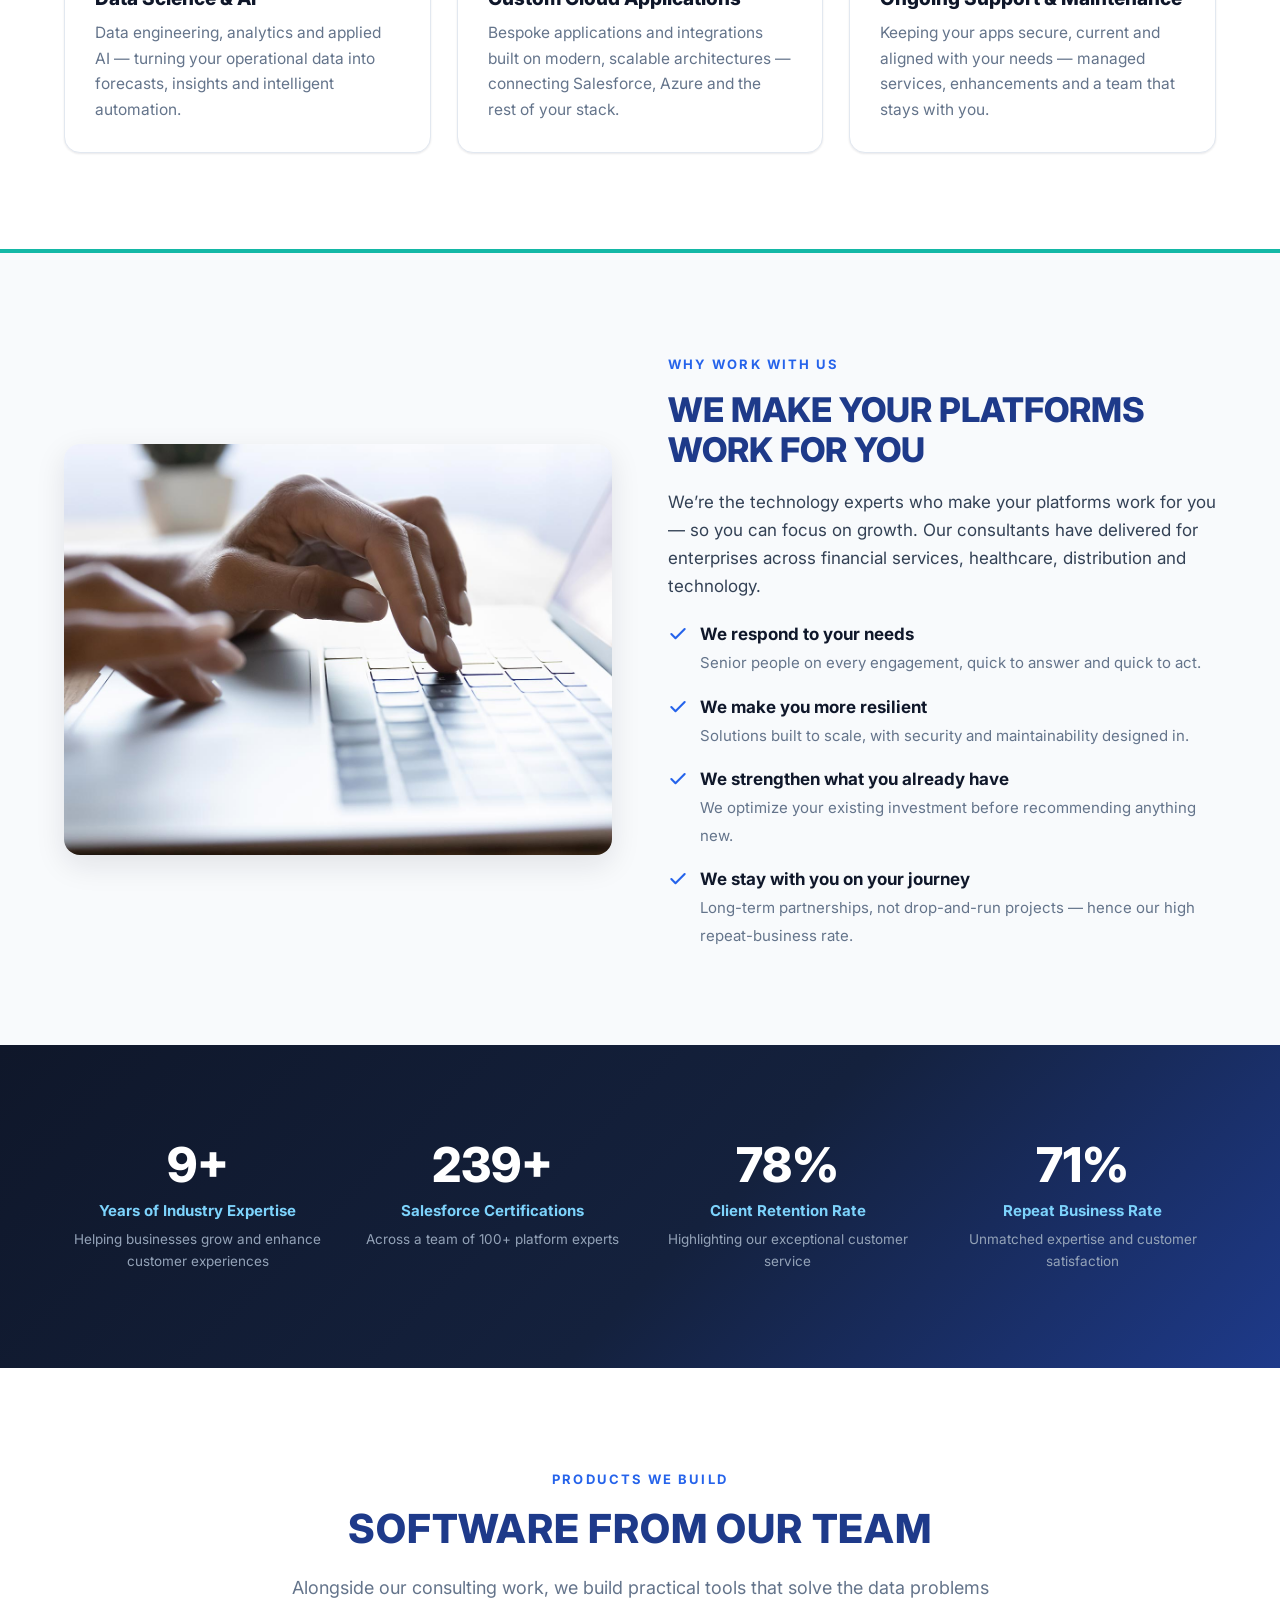
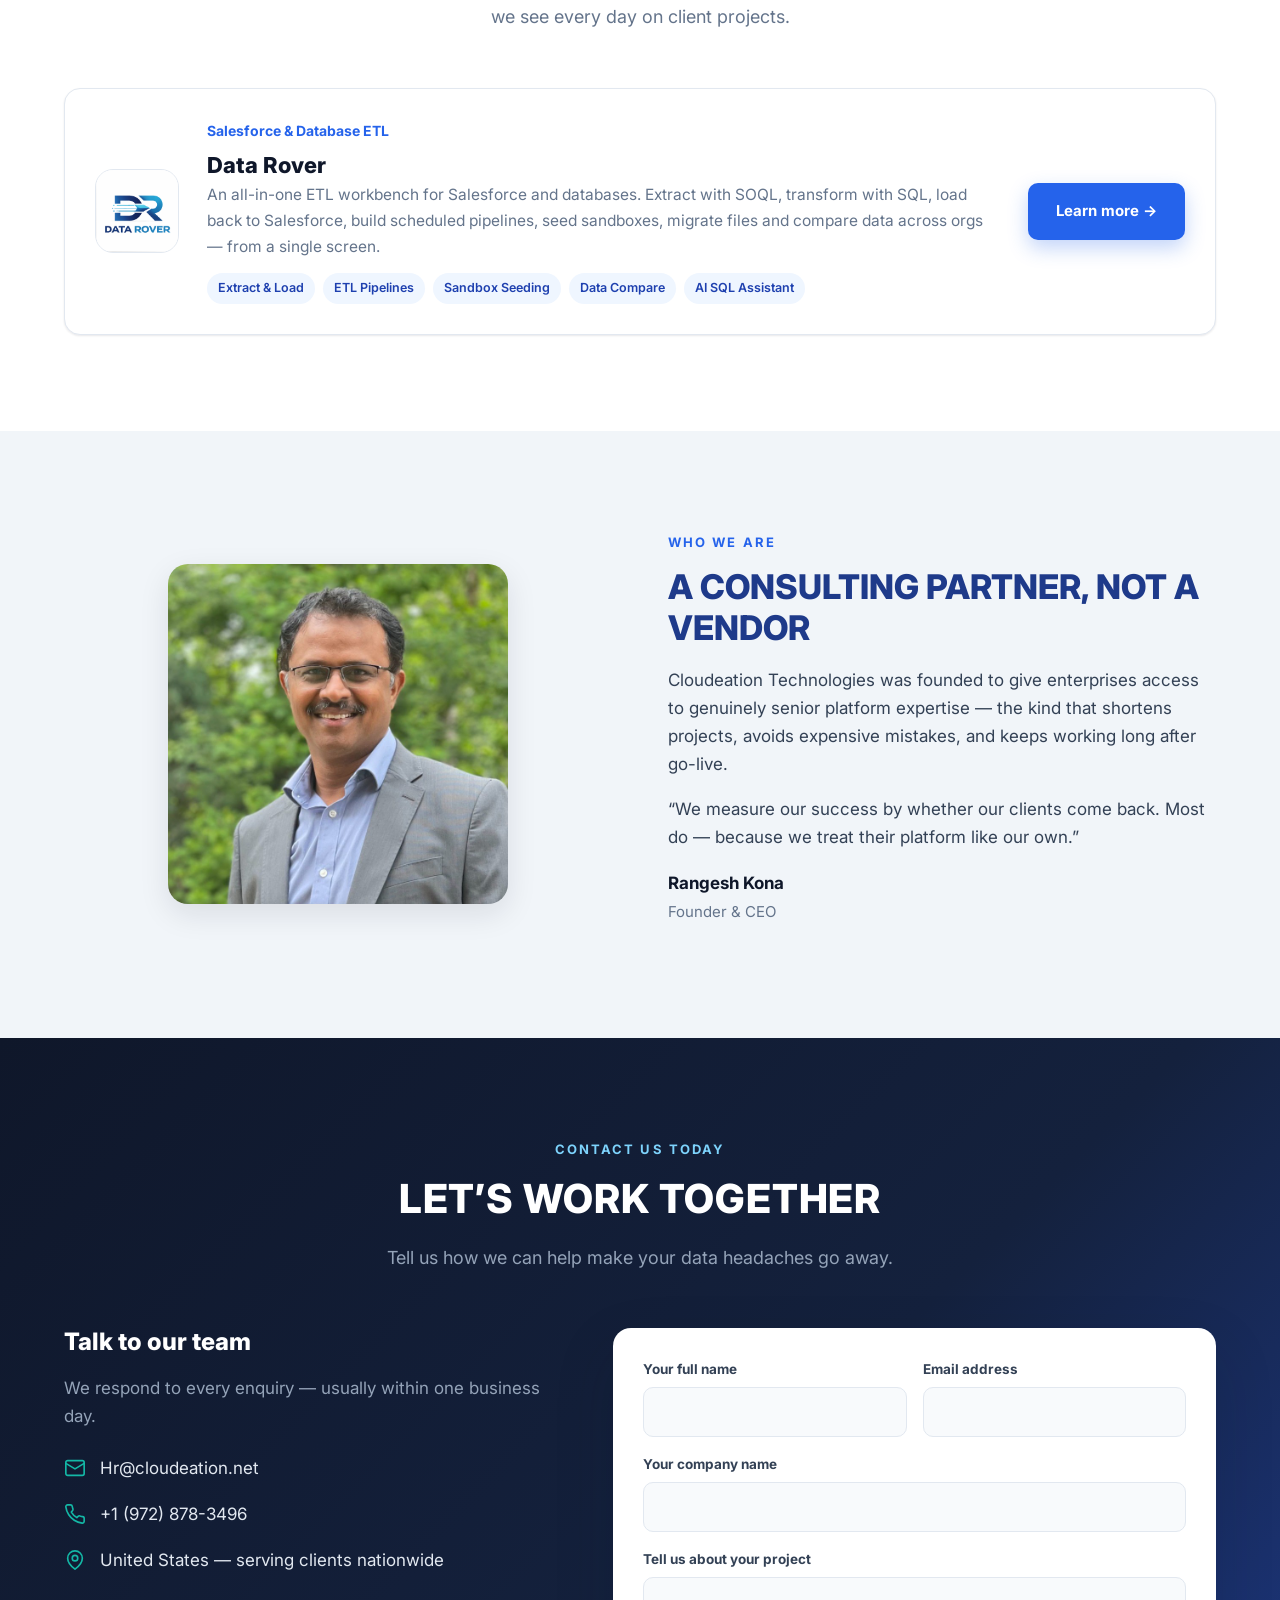
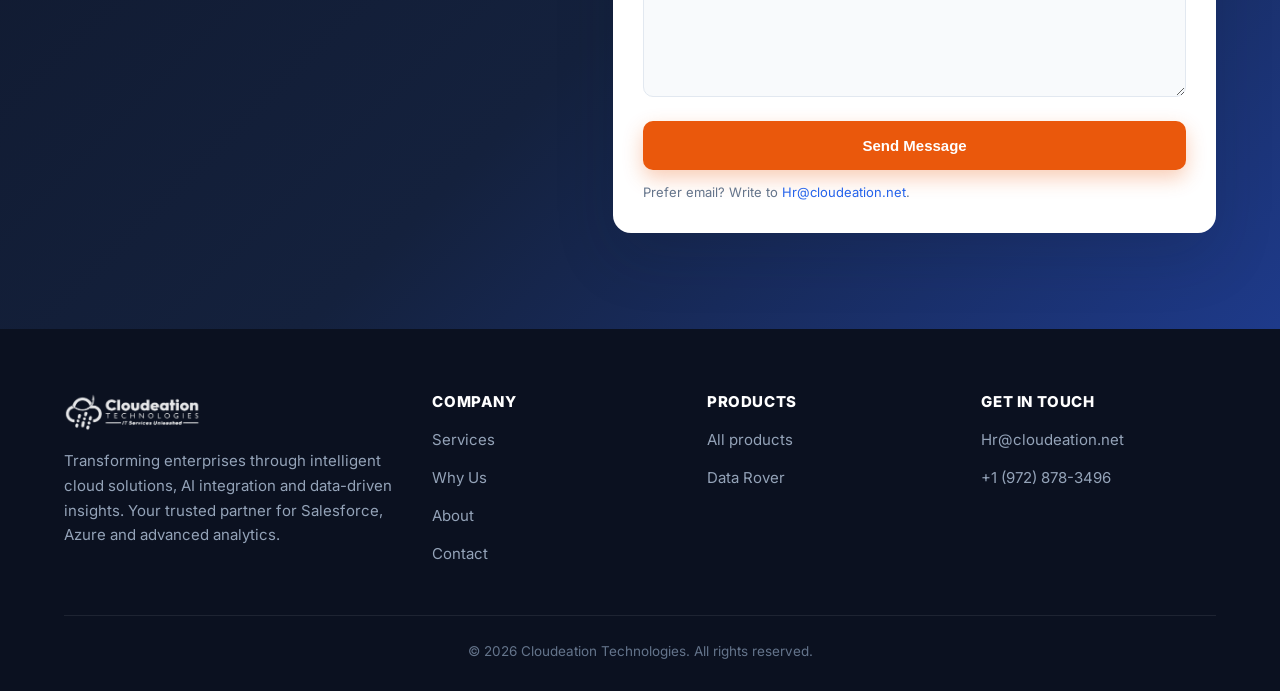
==== commit 7b814128: "Add Products page, fix stretched/oversized images - New /products/ page listing Data Rover with a "L" ====
--- a/index.html
+++ b/index.html
@@ -28,7 +28,7 @@
         <ul class="nav__links">
           <li><a href="#services">Services</a></li>
           <li><a href="#why">Why Us</a></li>
-          <li><a href="#products">Products</a></li>
+          <li><a href="products/">Products</a></li>
           <li><a href="#about">About</a></li>
           <li><a href="#contact">Contact</a></li>
         </ul>
@@ -235,7 +235,7 @@
             <span>AI SQL Assistant</span>
           </div>
         </div>
-        <a class="btn btn--primary" href="data-rover/">Learn more &rarr;</a>
+        <a class="btn btn--primary" href="products/">Learn more &rarr;</a>
       </article>
     </div>
   </section>
@@ -243,7 +243,7 @@
   <!-- ============ ABOUT ============ -->
   <section class="section section--slate" id="about">
     <div class="container">
-      <div class="split">
+      <div class="split split--about">
         <div class="split__media reveal">
           <img src="assets/img/founder.jpg" alt="Rangesh Kona, Founder &amp; CEO of Cloudeation Technologies" width="800" height="800" loading="lazy" />
         </div>
@@ -332,6 +332,7 @@
         <div>
           <h4>Products</h4>
           <ul>
+            <li><a href="products/">All products</a></li>
             <li><a href="data-rover/">Data Rover</a></li>
           </ul>
         </div>
--- a/assets/css/styles.css
+++ b/assets/css/styles.css
@@ -47,7 +47,7 @@
   -webkit-font-smoothing: antialiased;
 }
 
-img { max-width: 100%; display: block; }
+img { max-width: 100%; height: auto; display: block; }
 a { color: var(--brand-600); text-decoration: none; }
 a:hover { color: var(--brand-800); }
 
@@ -263,7 +263,17 @@
   gap: 56px;
   align-items: center;
 }
-.split img { border-radius: var(--radius); box-shadow: var(--shadow-md); }
+.split__media { align-self: center; }
+.split__media img {
+  border-radius: var(--radius);
+  box-shadow: var(--shadow-md);
+  width: 100%;
+  aspect-ratio: 4 / 3;
+  object-fit: cover;
+}
+/* about: compact square portrait */
+.split--about .split__media { max-width: 340px; margin: 0 auto; }
+.split--about .split__media img { aspect-ratio: 1 / 1; border-radius: 20px; }
 .split h2 { font-size: clamp(26px, 3.4vw, 34px); color: var(--brand-900); text-transform: uppercase; }
 .split ul { list-style: none; margin: 20px 0 0; padding: 0; display: grid; gap: 16px; }
 .split li { display: flex; gap: 12px; align-items: flex-start; }
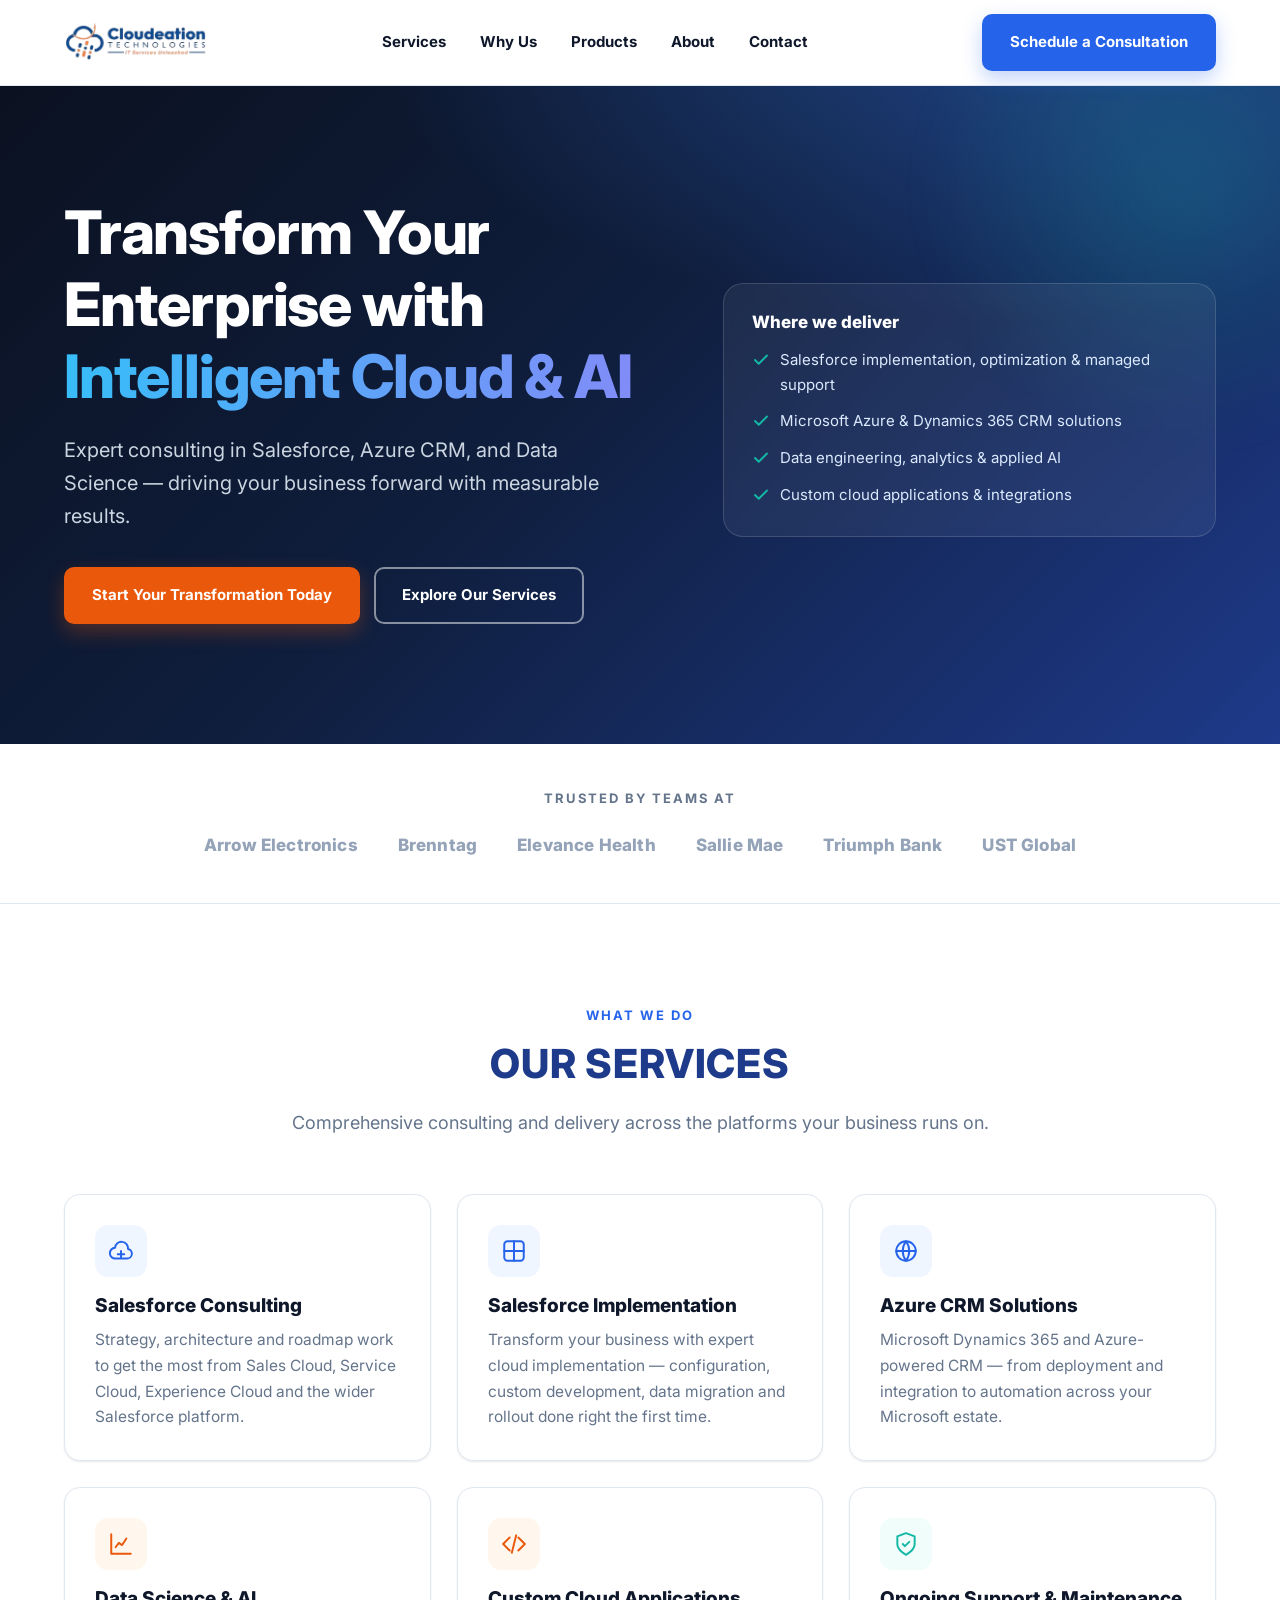
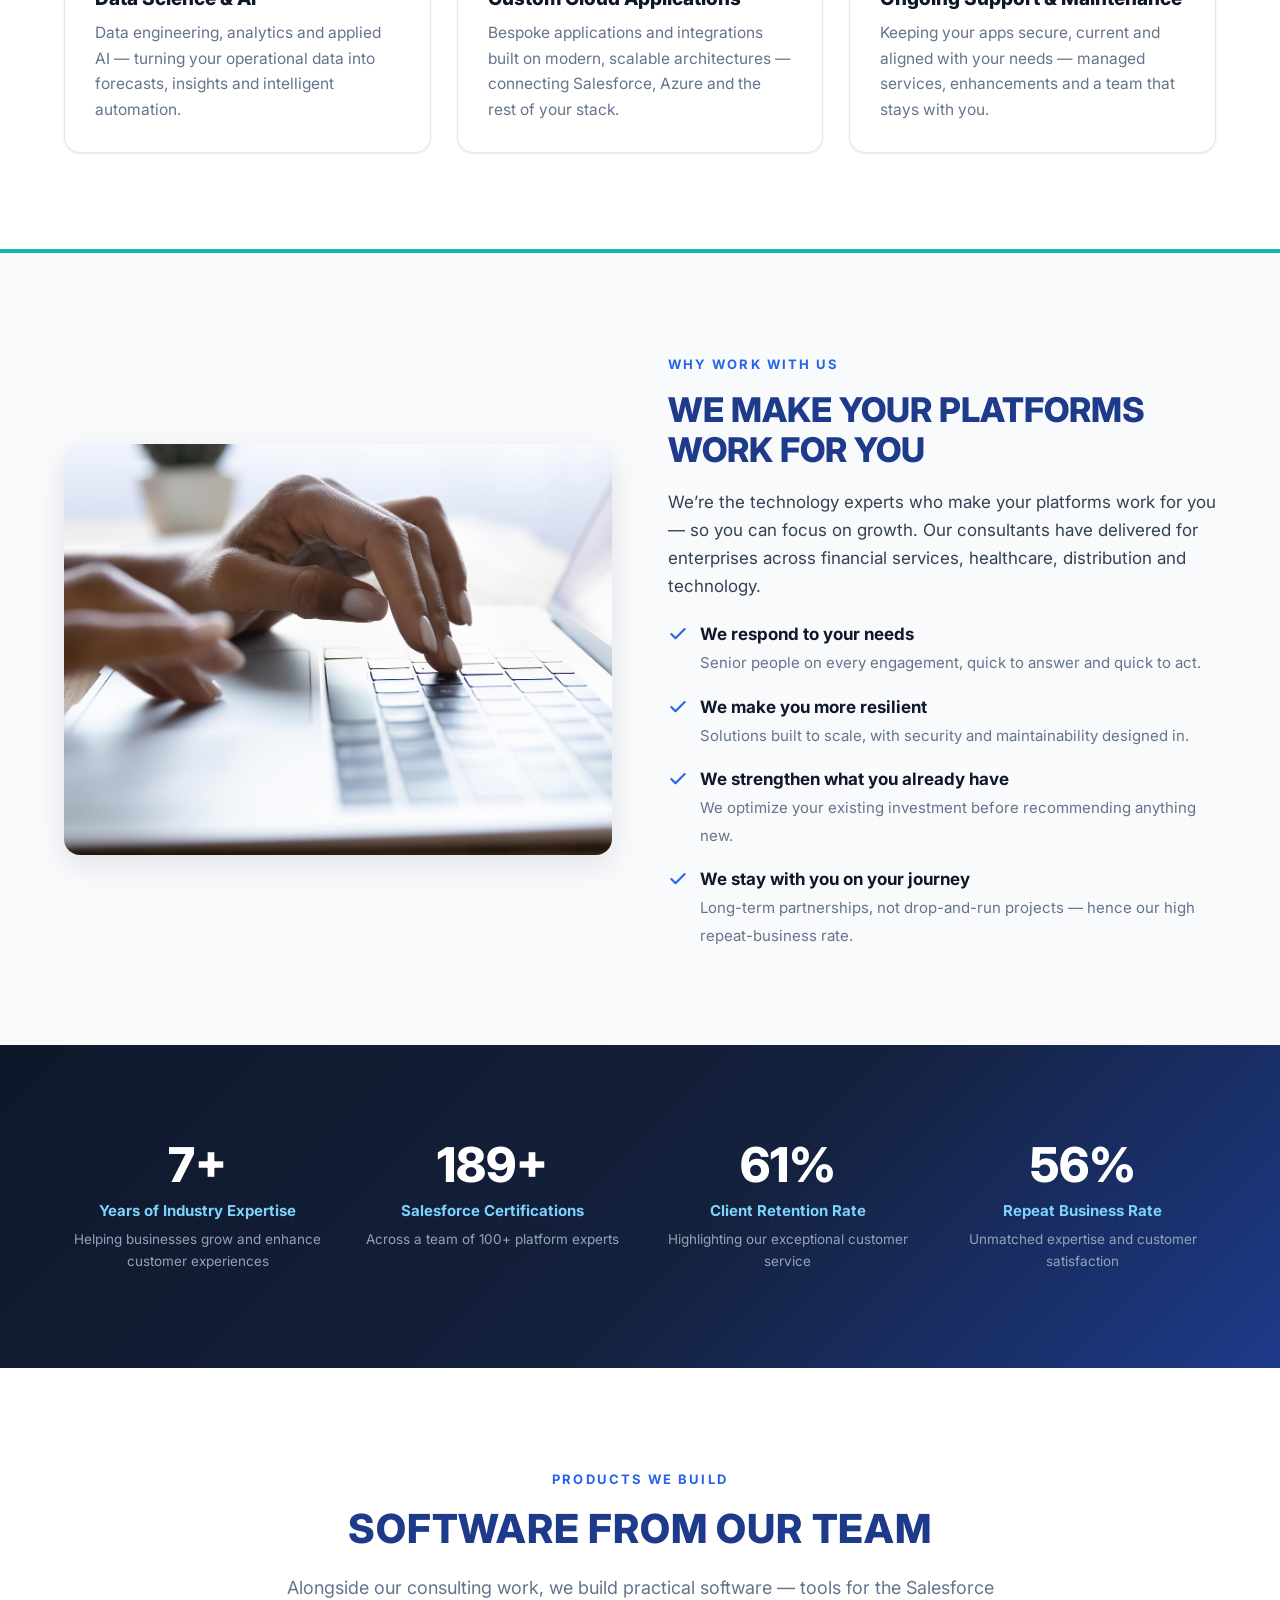
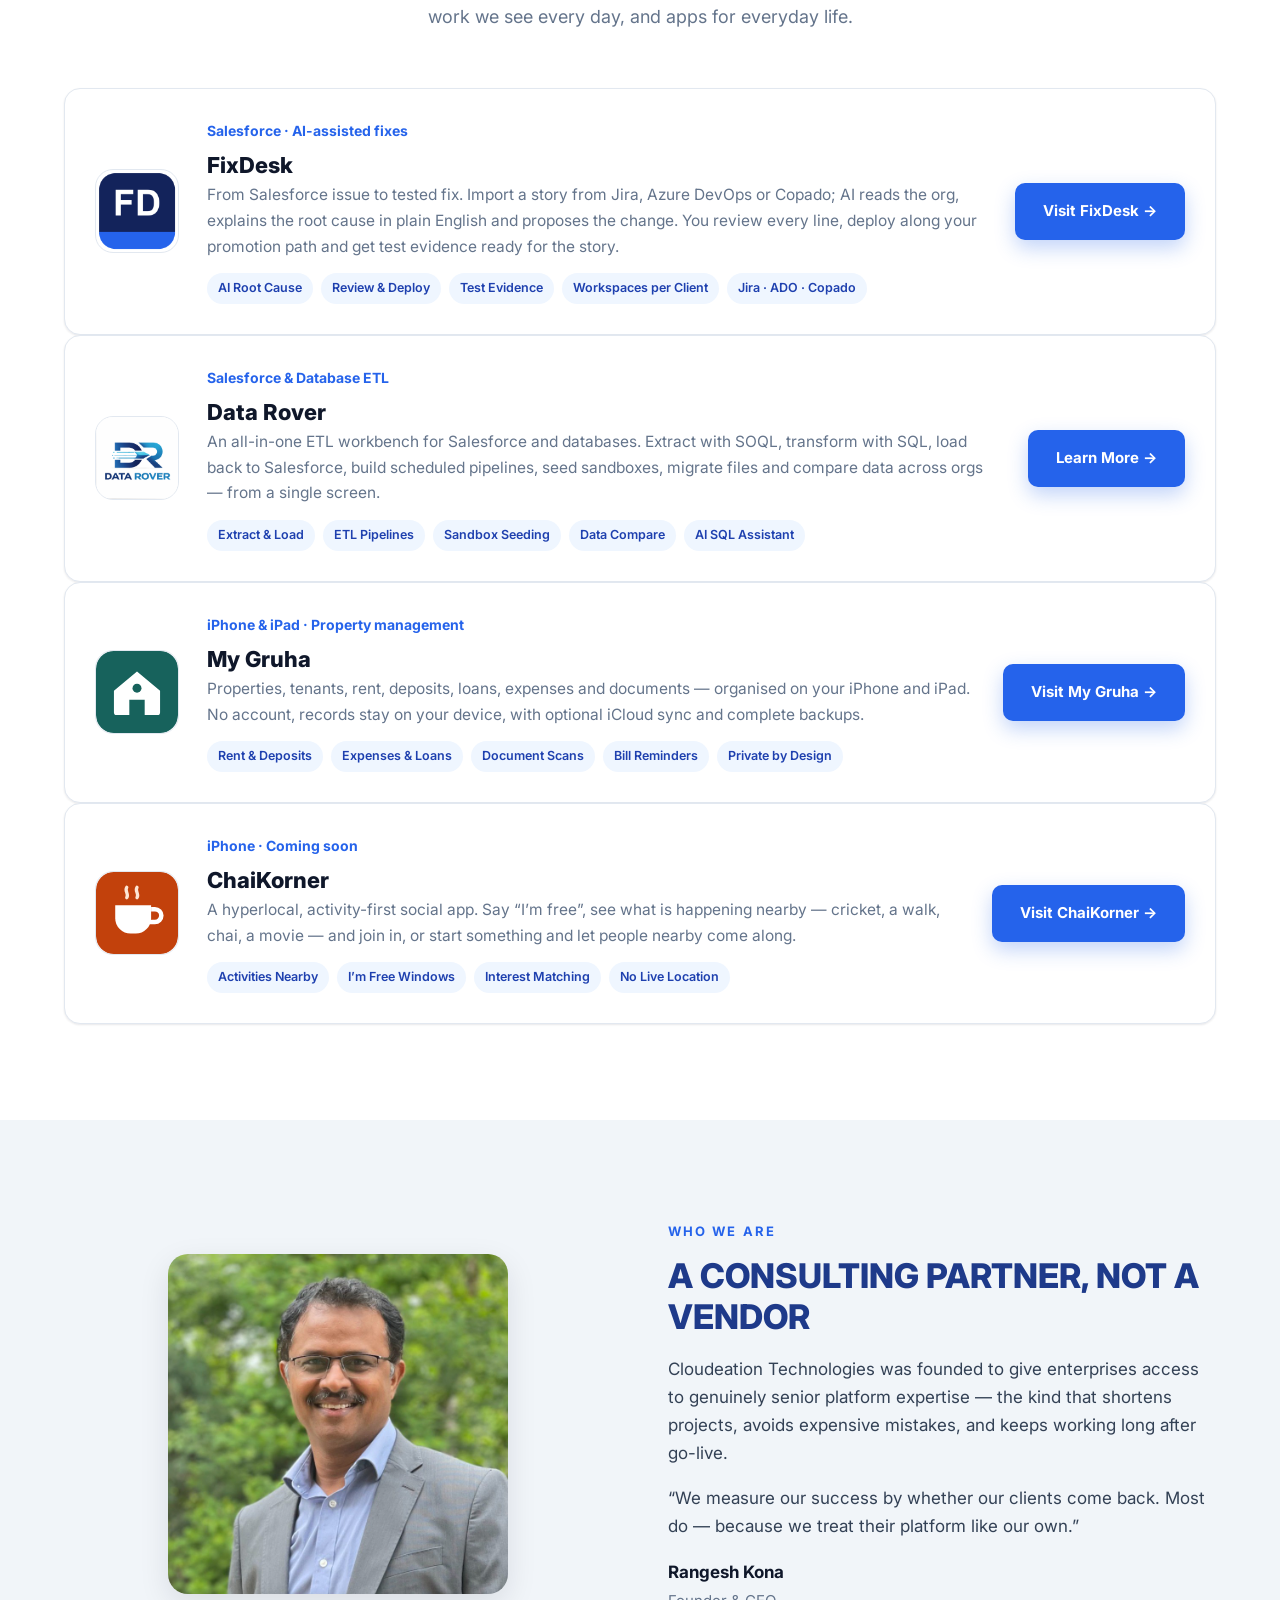
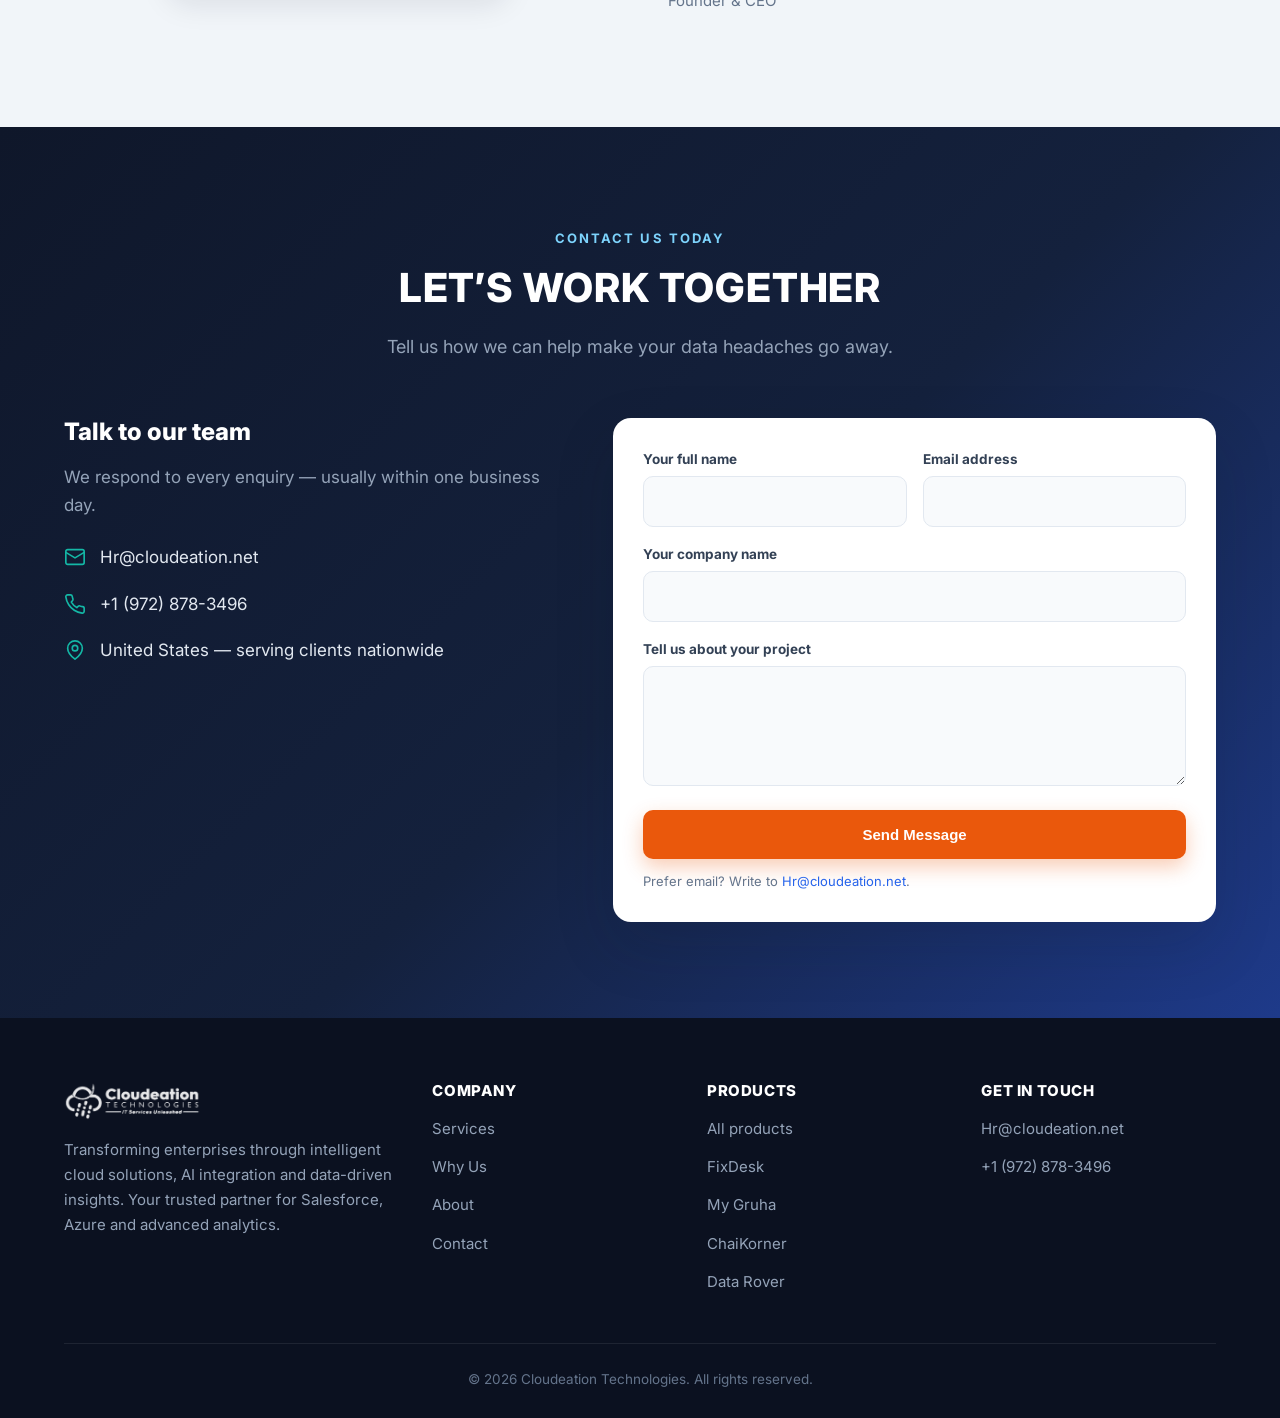
==== commit 4a72595c: "Products: add FixDesk, My Gruha and ChaiKorner Co-Authored-By: Claude Opus 5.5 <noreply@anthropic.co" ====
--- a/index.html
+++ b/index.html
@@ -219,8 +219,20 @@
       <div class="section-head reveal">
         <span class="eyebrow">Products We Build</span>
         <h2>Software From Our Team</h2>
-        <p>Alongside our consulting work, we build practical tools that solve the data problems we see every day on client projects.</p>
-      </div>
+        <p>Alongside our consulting work, we build practical software &mdash; tools for the Salesforce work we see every day, and apps for everyday life.</p>
+      </div>
+      <article class="product reveal">
+        <img class="product__logo" src="assets/img/fixdesk-logo.png" alt="FixDesk logo" />
+        <div>
+          <p class="kicker">Salesforce &middot; AI-assisted fixes</p>
+          <h3>FixDesk</h3>
+          <p>From Salesforce issue to tested fix. Import a story from Jira, Azure DevOps or Copado; AI reads the org, explains the root cause in plain English and proposes the change. You review every line, deploy along your promotion path and get test evidence ready for the story.</p>
+          <div class="product__tags">
+            <span>AI Root Cause</span><span>Review &amp; Deploy</span><span>Test Evidence</span><span>Workspaces per Client</span><span>Jira &middot; ADO &middot; Copado</span>
+          </div>
+        </div>
+        <a class="btn btn--primary" href="https://fixdesk.cloudeation.net/">Visit FixDesk &rarr;</a>
+      </article>
       <article class="product reveal">
         <img class="product__logo" src="assets/img/data-rover-logo.png" alt="Data Rover logo" />
         <div>
@@ -228,14 +240,34 @@
           <h3>Data Rover</h3>
           <p>An all-in-one ETL workbench for Salesforce and databases. Extract with SOQL, transform with SQL, load back to Salesforce, build scheduled pipelines, seed sandboxes, migrate files and compare data across orgs &mdash; from a single screen.</p>
           <div class="product__tags">
-            <span>Extract &amp; Load</span>
-            <span>ETL Pipelines</span>
-            <span>Sandbox Seeding</span>
-            <span>Data Compare</span>
-            <span>AI SQL Assistant</span>
-          </div>
-        </div>
-        <a class="btn btn--primary" href="products/">Learn more &rarr;</a>
+            <span>Extract &amp; Load</span><span>ETL Pipelines</span><span>Sandbox Seeding</span><span>Data Compare</span><span>AI SQL Assistant</span>
+          </div>
+        </div>
+        <a class="btn btn--primary" href="data-rover/">Learn More &rarr;</a>
+      </article>
+      <article class="product reveal">
+        <img class="product__logo" src="assets/img/mygruha-logo.svg" alt="My Gruha logo" />
+        <div>
+          <p class="kicker">iPhone &amp; iPad &middot; Property management</p>
+          <h3>My Gruha</h3>
+          <p>Properties, tenants, rent, deposits, loans, expenses and documents &mdash; organised on your iPhone and iPad. No account, records stay on your device, with optional iCloud sync and complete backups.</p>
+          <div class="product__tags">
+            <span>Rent &amp; Deposits</span><span>Expenses &amp; Loans</span><span>Document Scans</span><span>Bill Reminders</span><span>Private by Design</span>
+          </div>
+        </div>
+        <a class="btn btn--primary" href="https://mygruha.cloudeation.net/">Visit My Gruha &rarr;</a>
+      </article>
+      <article class="product reveal">
+        <img class="product__logo" src="assets/img/chaikorner-logo.svg" alt="ChaiKorner logo" />
+        <div>
+          <p class="kicker">iPhone &middot; Coming soon</p>
+          <h3>ChaiKorner</h3>
+          <p>A hyperlocal, activity-first social app. Say &ldquo;I&rsquo;m free&rdquo;, see what is happening nearby &mdash; cricket, a walk, chai, a movie &mdash; and join in, or start something and let people nearby come along.</p>
+          <div class="product__tags">
+            <span>Activities Nearby</span><span>I&rsquo;m Free Windows</span><span>Interest Matching</span><span>No Live Location</span>
+          </div>
+        </div>
+        <a class="btn btn--primary" href="https://chaikorner.cloudeation.net/">Visit ChaiKorner &rarr;</a>
       </article>
     </div>
   </section>
@@ -333,6 +365,9 @@
           <h4>Products</h4>
           <ul>
             <li><a href="products/">All products</a></li>
+            <li><a href="https://fixdesk.cloudeation.net/">FixDesk</a></li>
+            <li><a href="https://mygruha.cloudeation.net/">My Gruha</a></li>
+            <li><a href="https://chaikorner.cloudeation.net/">ChaiKorner</a></li>
             <li><a href="data-rover/">Data Rover</a></li>
           </ul>
         </div>
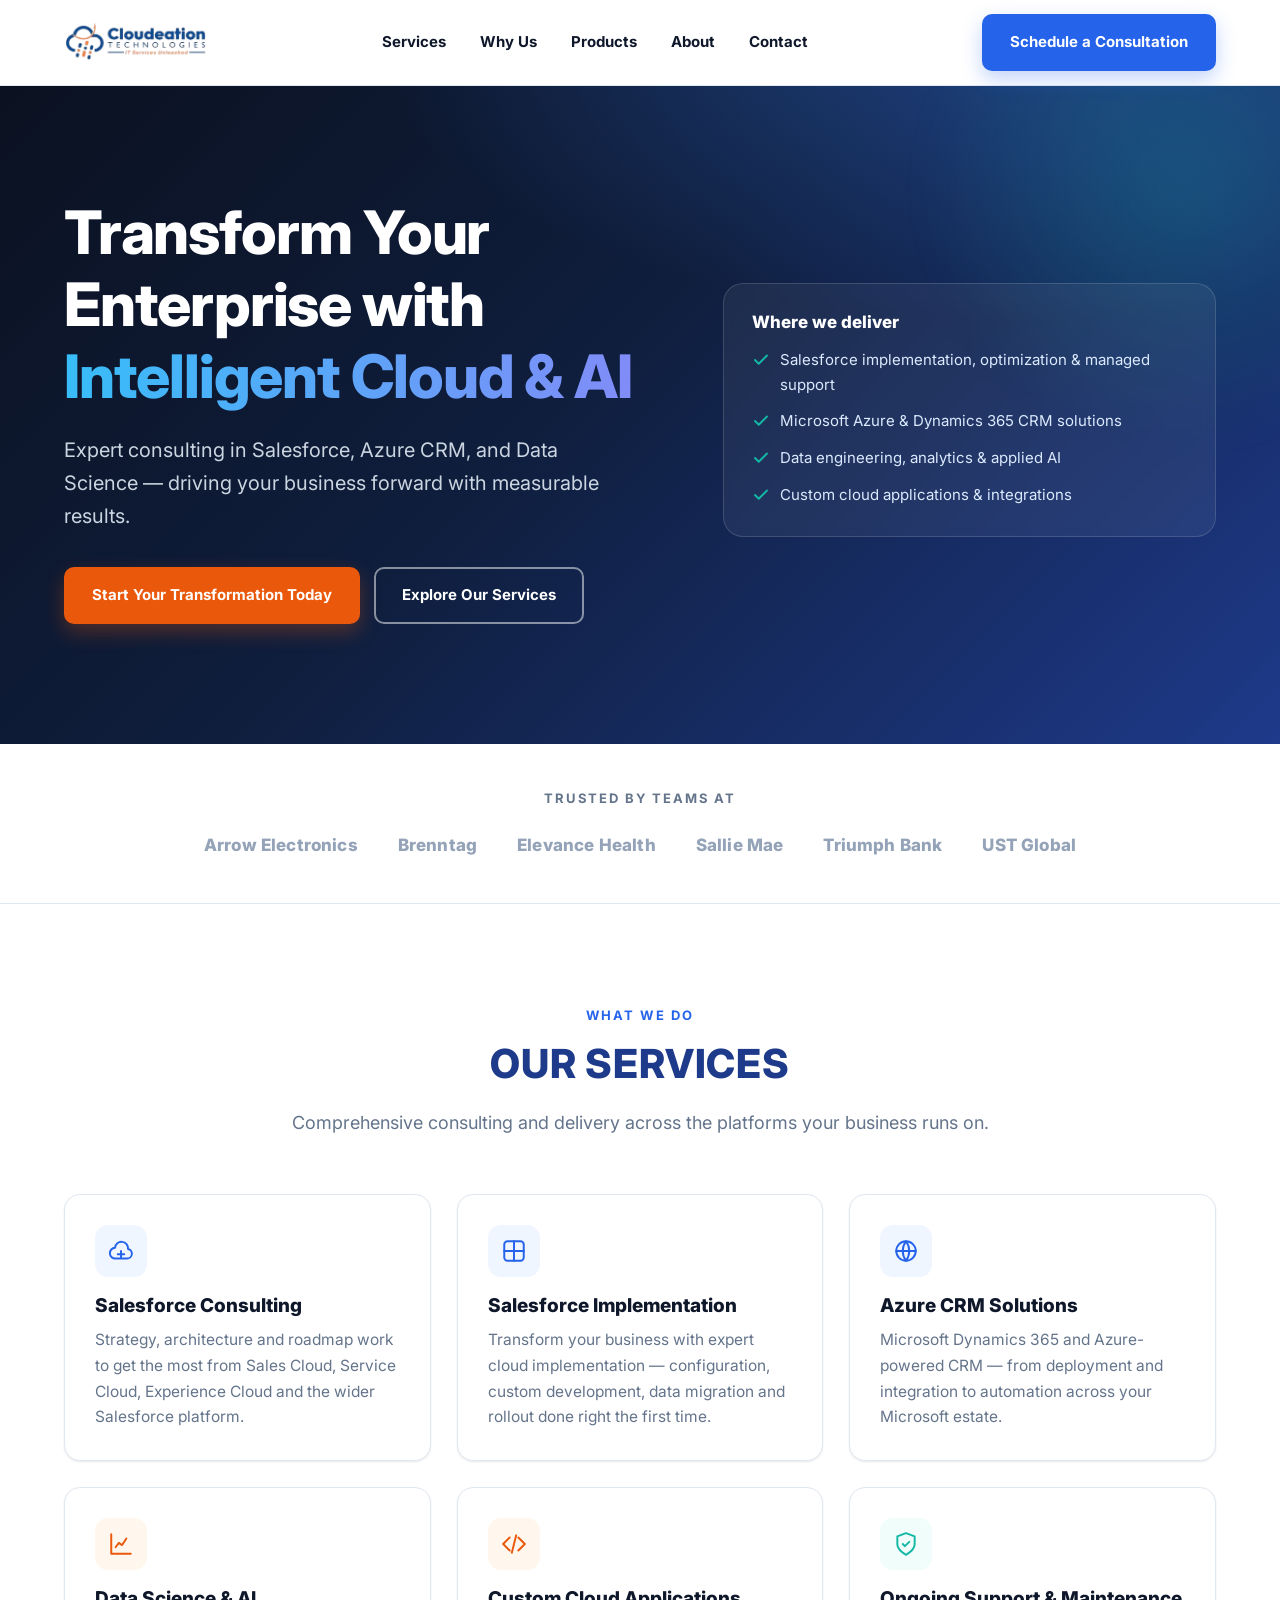
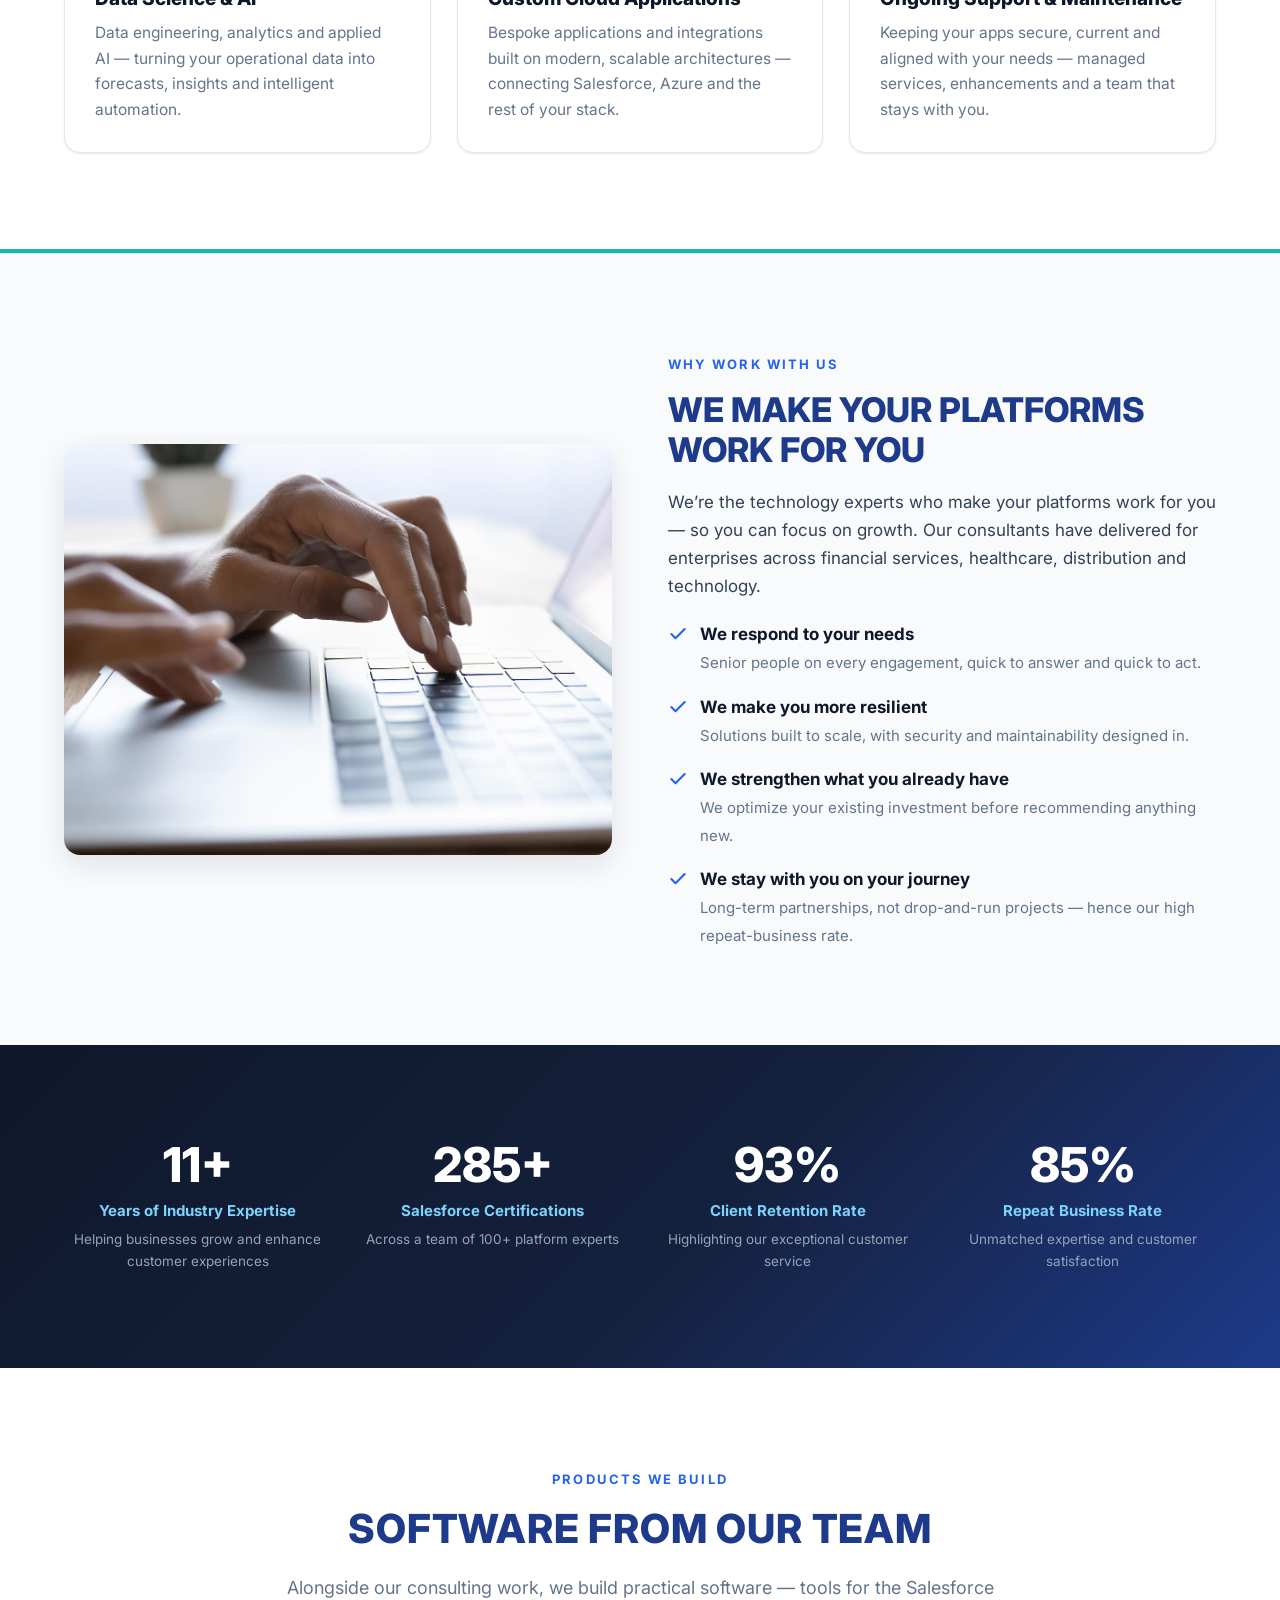
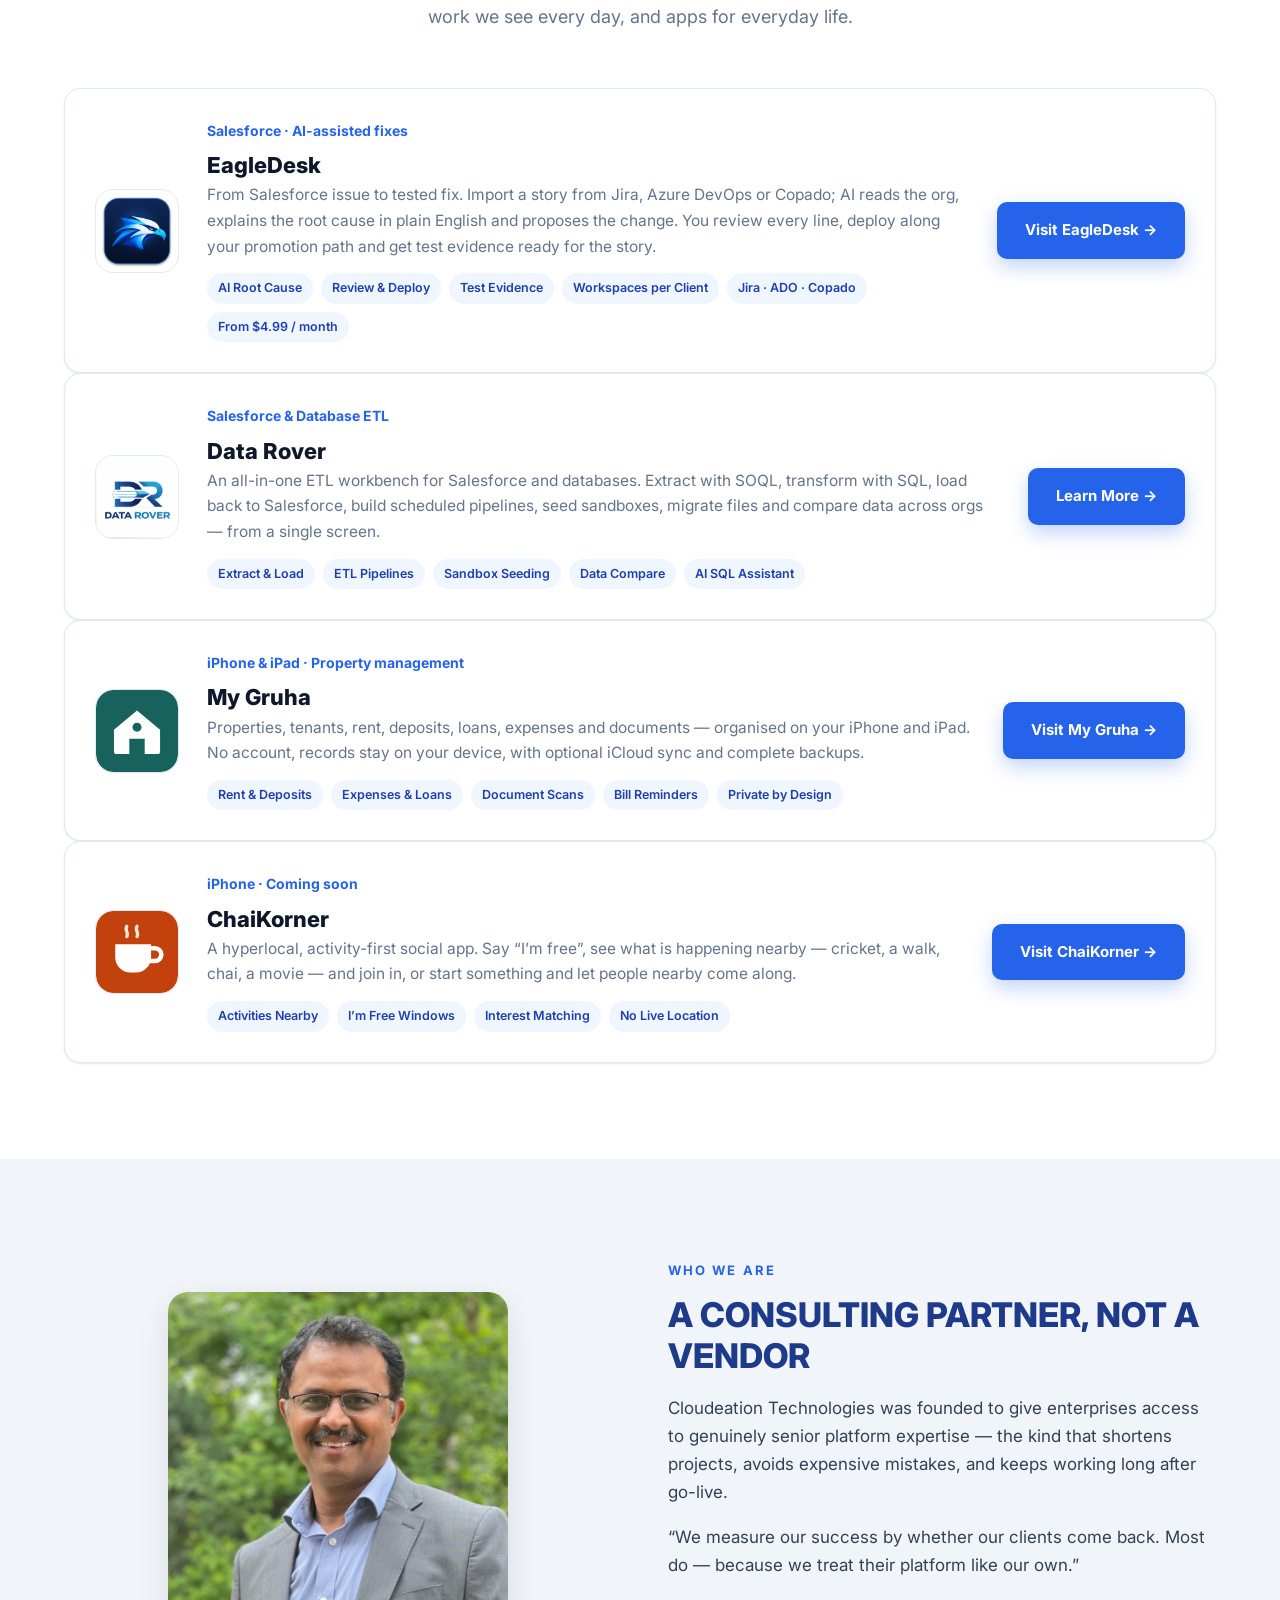
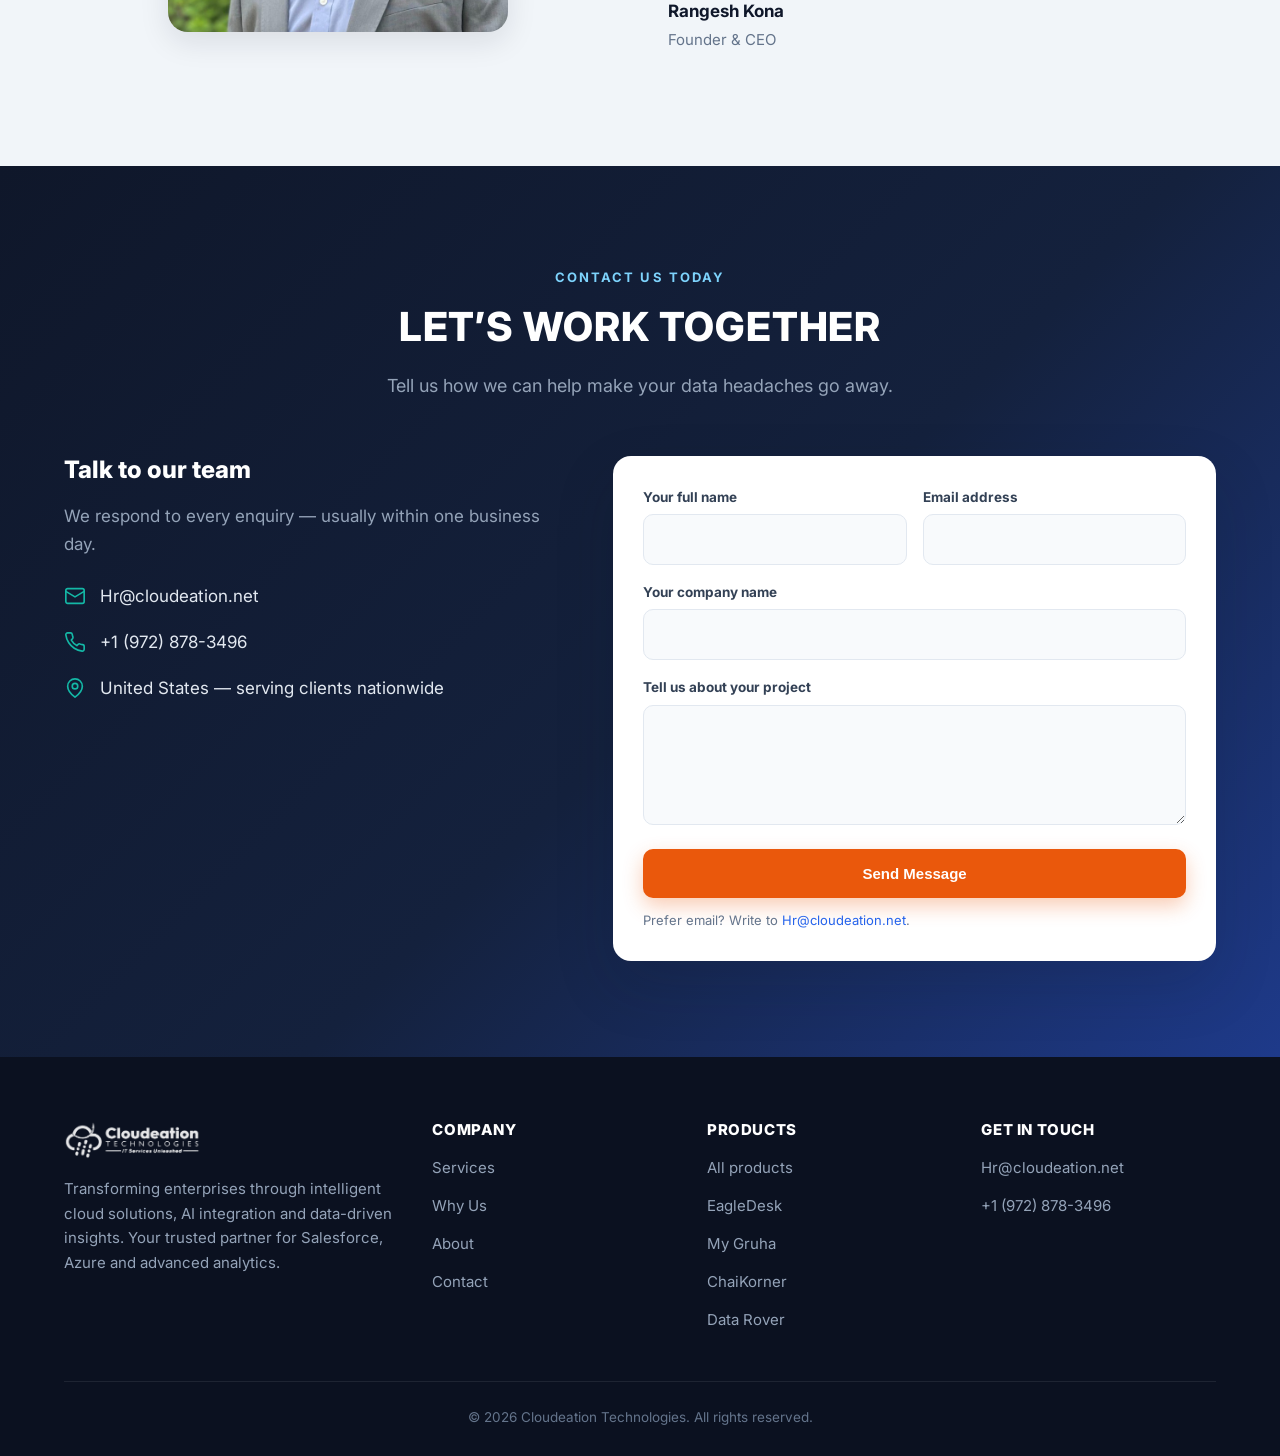
==== commit 02c3bdf6: "Products: FixDesk is now EagleDesk - name, eagle logo, link to eagledesk.cloudeation.net, from $4.99" ====
--- a/index.html
+++ b/index.html
@@ -222,16 +222,16 @@
         <p>Alongside our consulting work, we build practical software &mdash; tools for the Salesforce work we see every day, and apps for everyday life.</p>
       </div>
       <article class="product reveal">
-        <img class="product__logo" src="assets/img/fixdesk-logo.png" alt="FixDesk logo" />
+        <img class="product__logo" src="assets/img/eagledesk-logo.png" alt="EagleDesk logo" />
         <div>
           <p class="kicker">Salesforce &middot; AI-assisted fixes</p>
-          <h3>FixDesk</h3>
+          <h3>EagleDesk</h3>
           <p>From Salesforce issue to tested fix. Import a story from Jira, Azure DevOps or Copado; AI reads the org, explains the root cause in plain English and proposes the change. You review every line, deploy along your promotion path and get test evidence ready for the story.</p>
           <div class="product__tags">
-            <span>AI Root Cause</span><span>Review &amp; Deploy</span><span>Test Evidence</span><span>Workspaces per Client</span><span>Jira &middot; ADO &middot; Copado</span>
-          </div>
-        </div>
-        <a class="btn btn--primary" href="https://fixdesk.cloudeation.net/">Visit FixDesk &rarr;</a>
+            <span>AI Root Cause</span><span>Review &amp; Deploy</span><span>Test Evidence</span><span>Workspaces per Client</span><span>Jira &middot; ADO &middot; Copado</span><span>From $4.99 / month</span>
+          </div>
+        </div>
+        <a class="btn btn--primary" href="https://eagledesk.cloudeation.net/">Visit EagleDesk &rarr;</a>
       </article>
       <article class="product reveal">
         <img class="product__logo" src="assets/img/data-rover-logo.png" alt="Data Rover logo" />
@@ -365,7 +365,7 @@
           <h4>Products</h4>
           <ul>
             <li><a href="products/">All products</a></li>
-            <li><a href="https://fixdesk.cloudeation.net/">FixDesk</a></li>
+            <li><a href="https://eagledesk.cloudeation.net/">EagleDesk</a></li>
             <li><a href="https://mygruha.cloudeation.net/">My Gruha</a></li>
             <li><a href="https://chaikorner.cloudeation.net/">ChaiKorner</a></li>
             <li><a href="data-rover/">Data Rover</a></li>
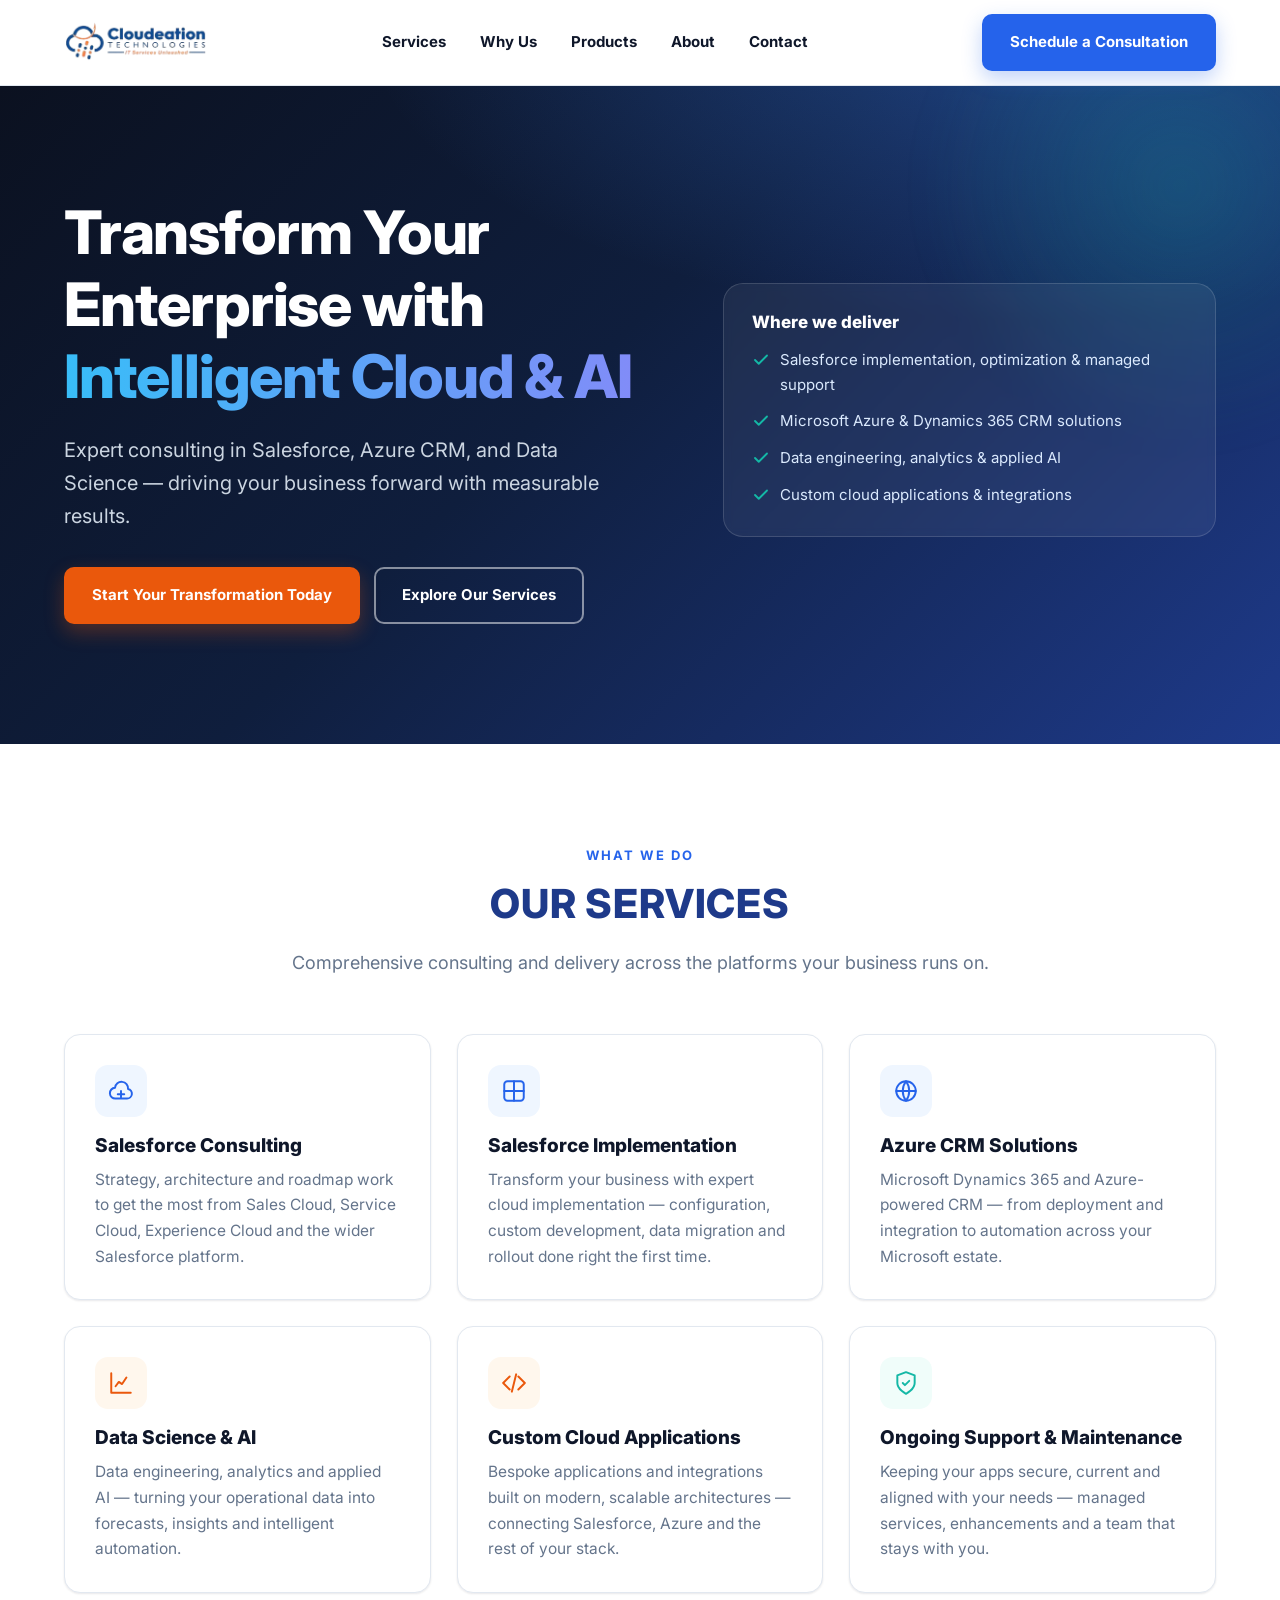
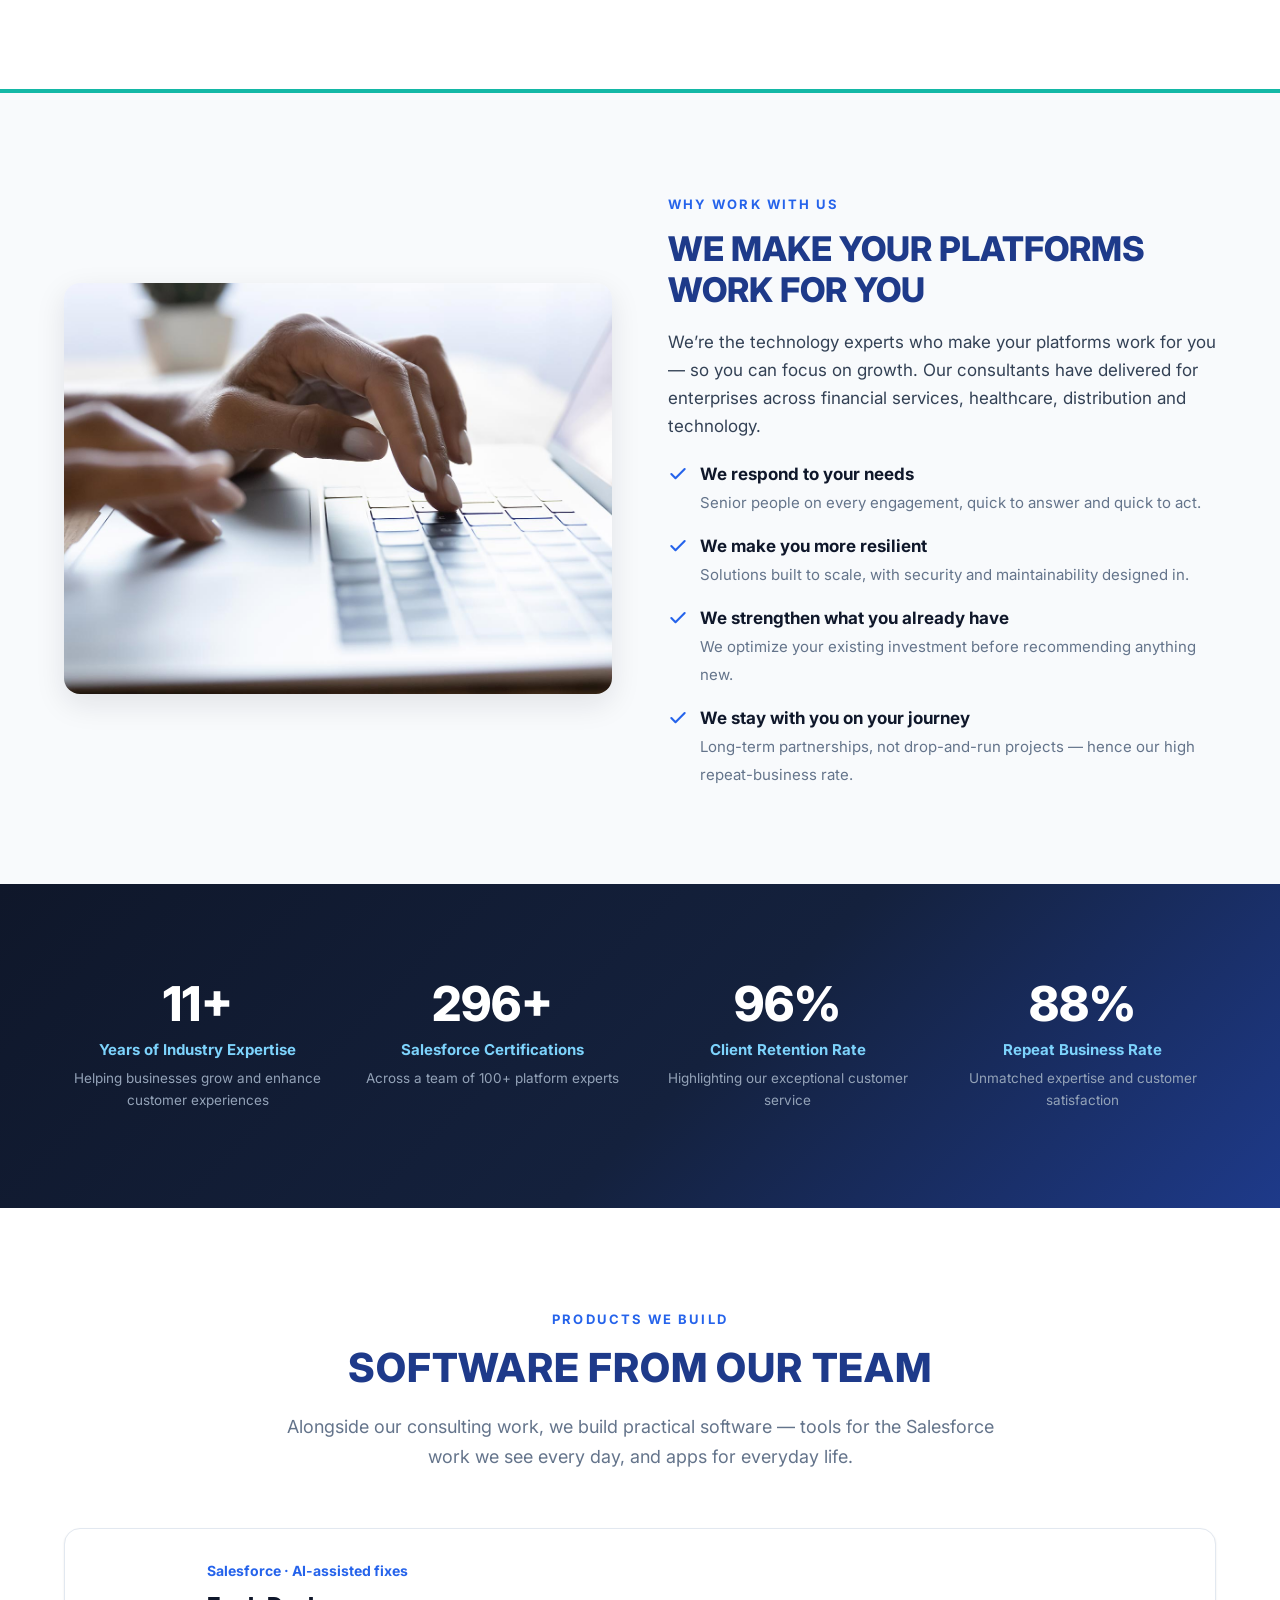
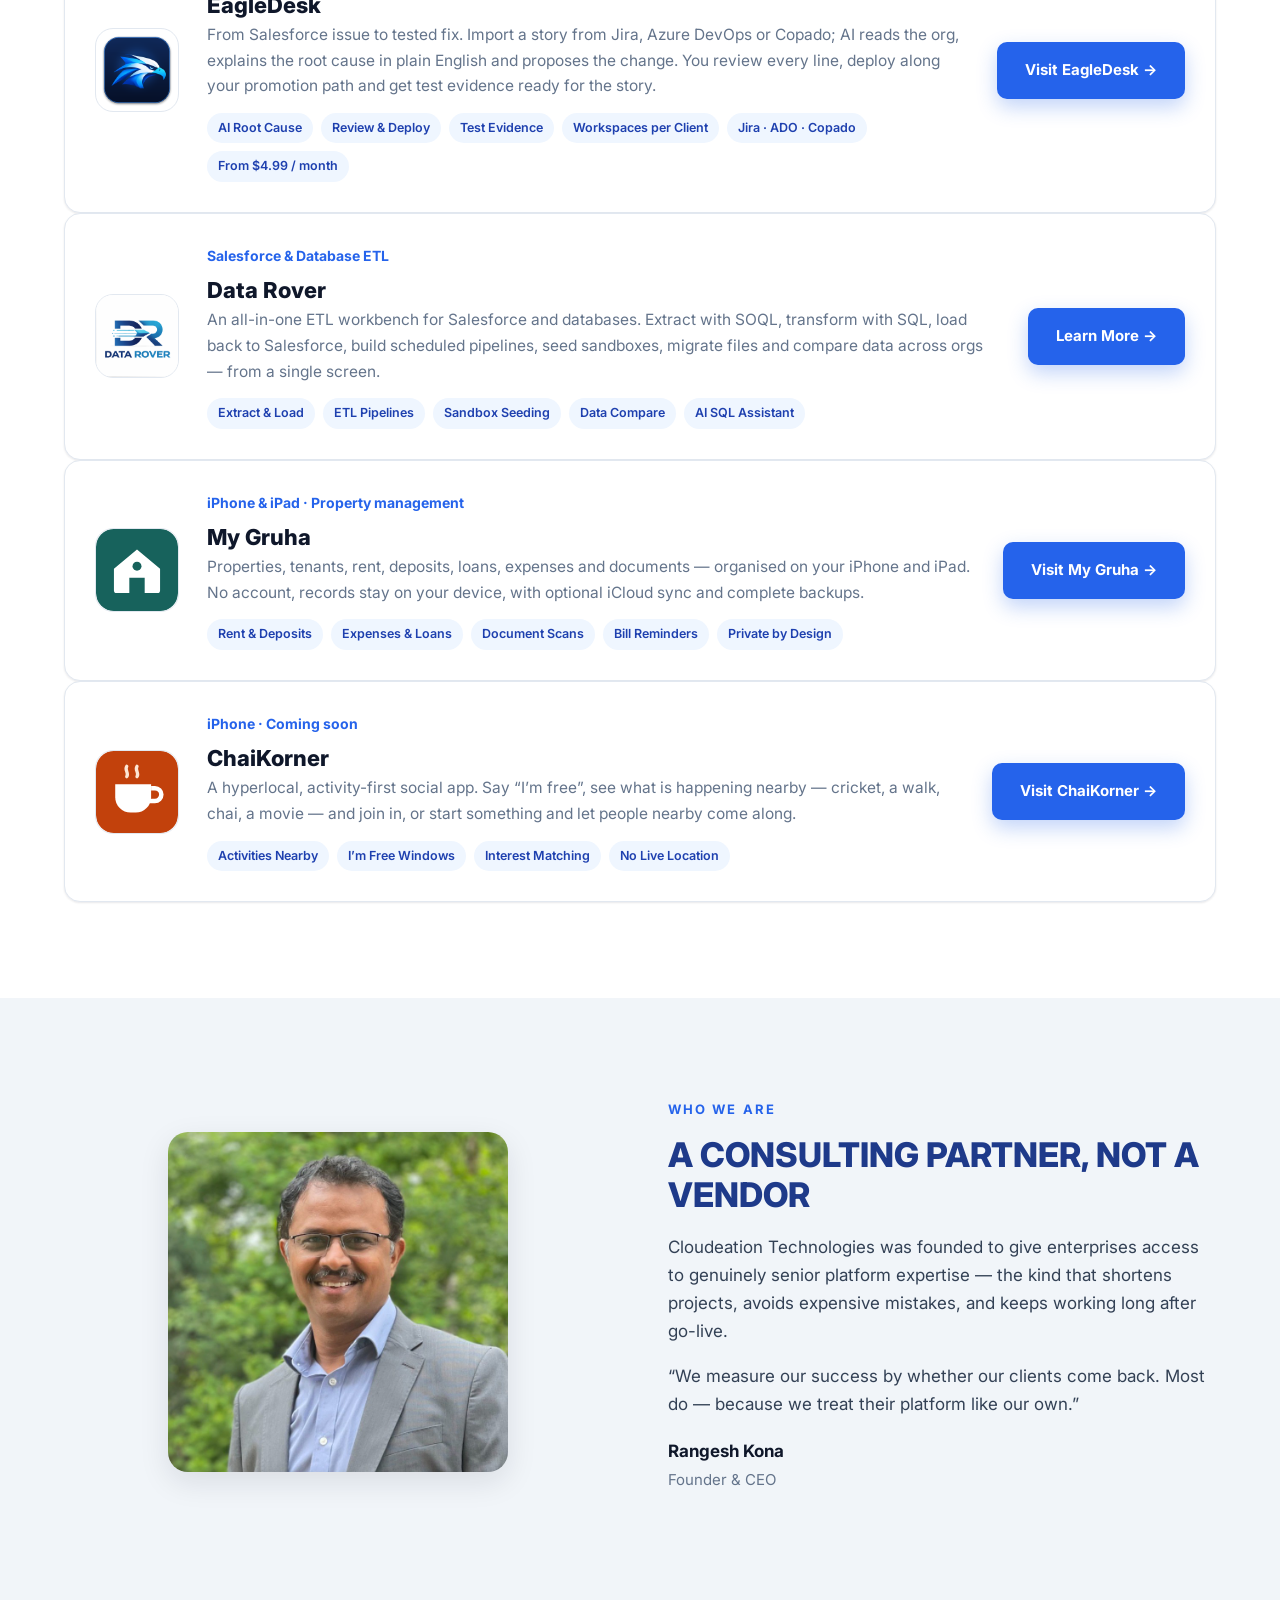
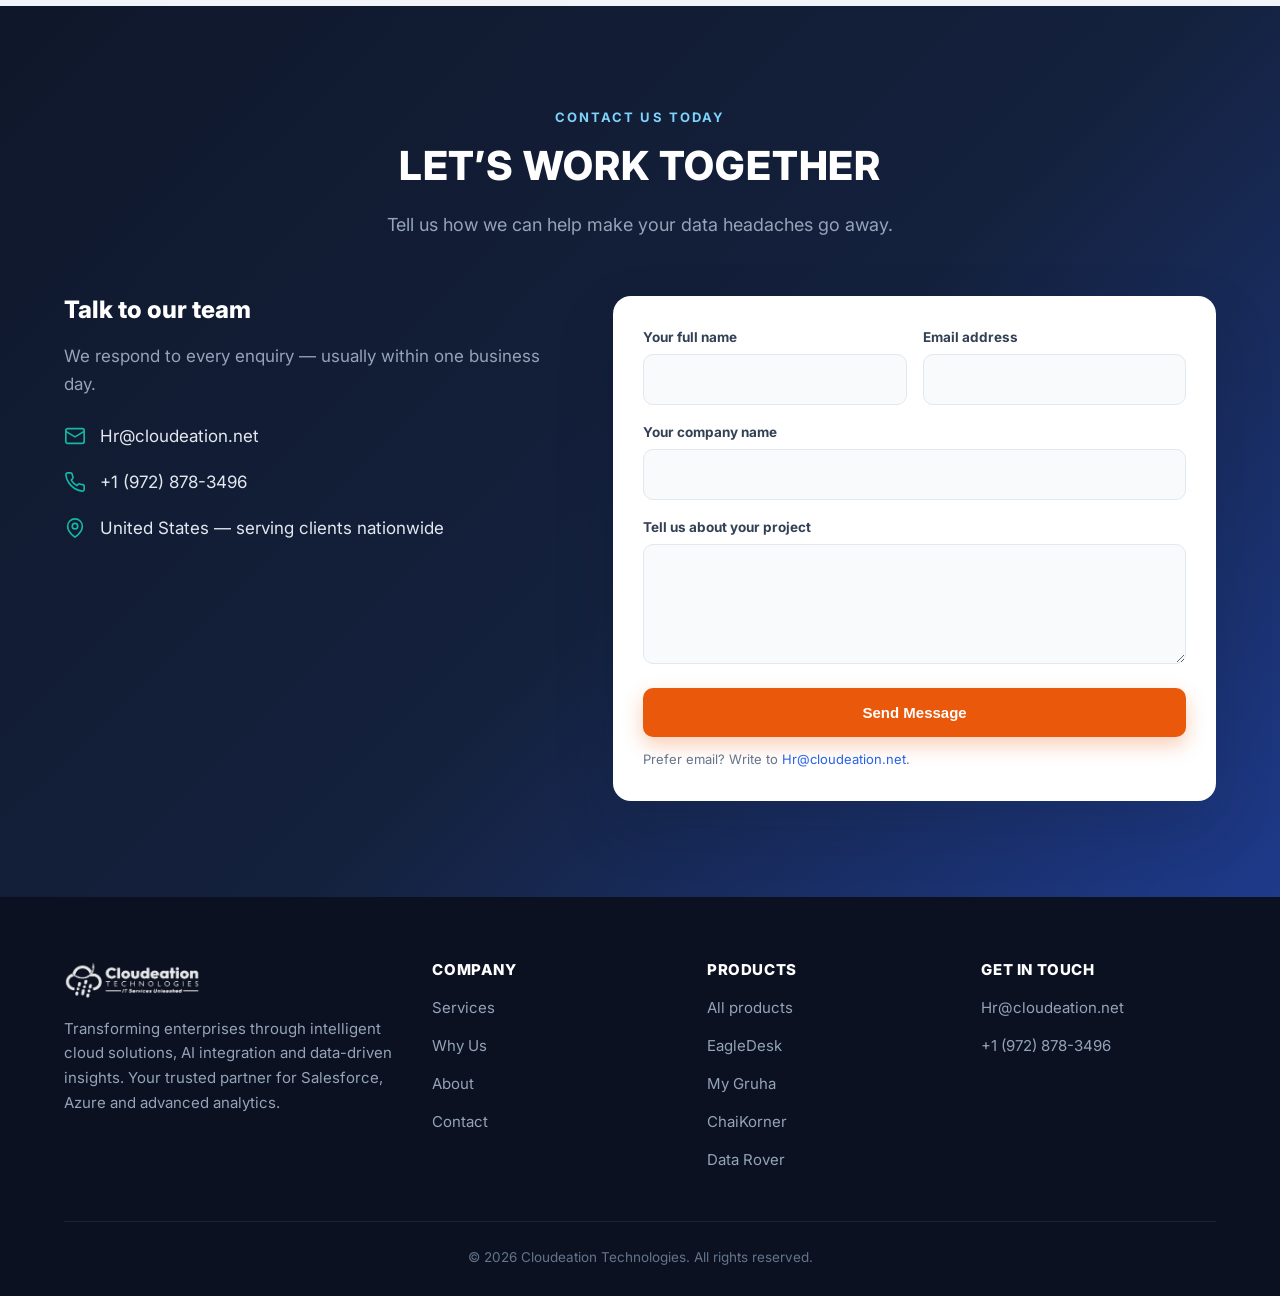
==== commit 6b752dc2: "Remove the client name list from the homepage; name clients only with permission and when they reall" ====
--- a/index.html
+++ b/index.html
@@ -81,20 +81,6 @@
     </div>
   </section>
 
-  <!-- ============ CLIENTS ============ -->
-  <section class="clients">
-    <div class="container">
-      <p>Trusted by teams at</p>
-      <div class="clients__row">
-        <span>Arrow Electronics</span>
-        <span>Brenntag</span>
-        <span>Elevance Health</span>
-        <span>Sallie Mae</span>
-        <span>Triumph Bank</span>
-        <span>UST Global</span>
-      </div>
-    </div>
-  </section>
 
   <!-- ============ SERVICES ============ -->
   <section class="section" id="services">
